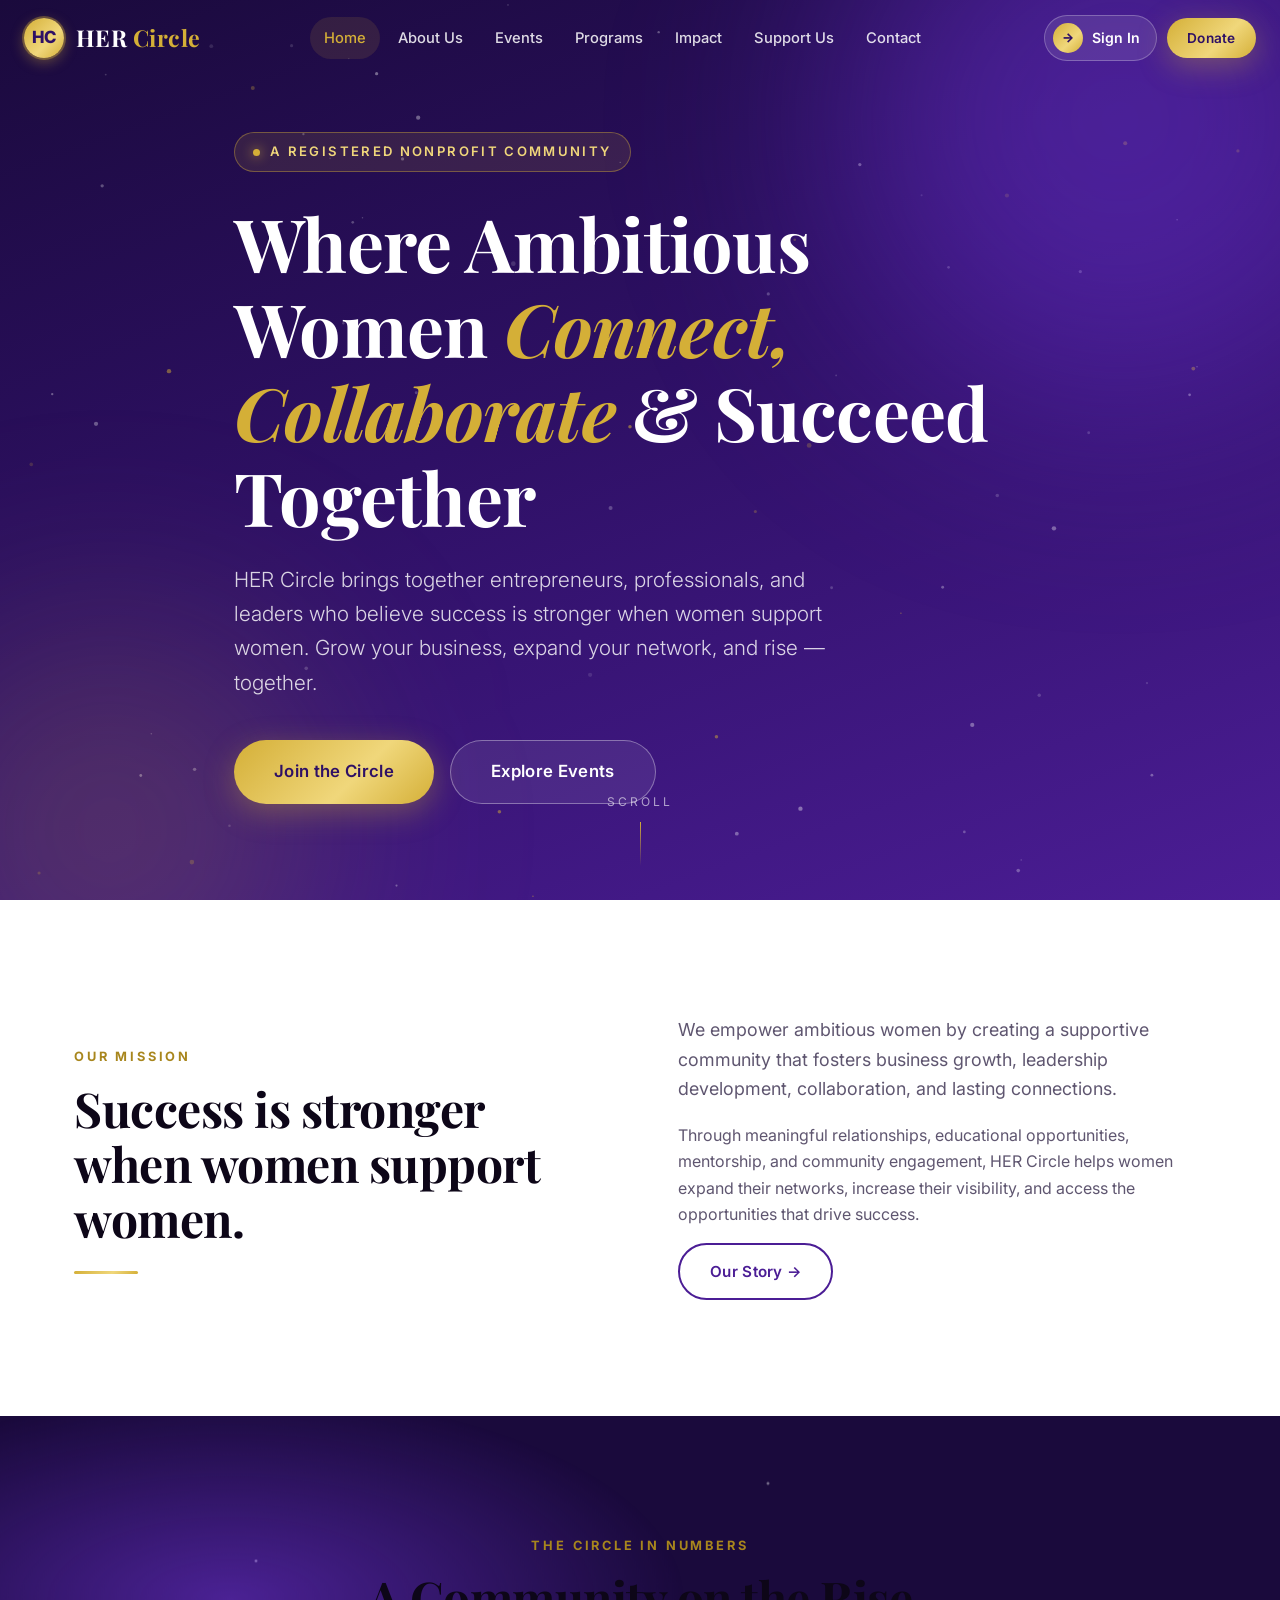
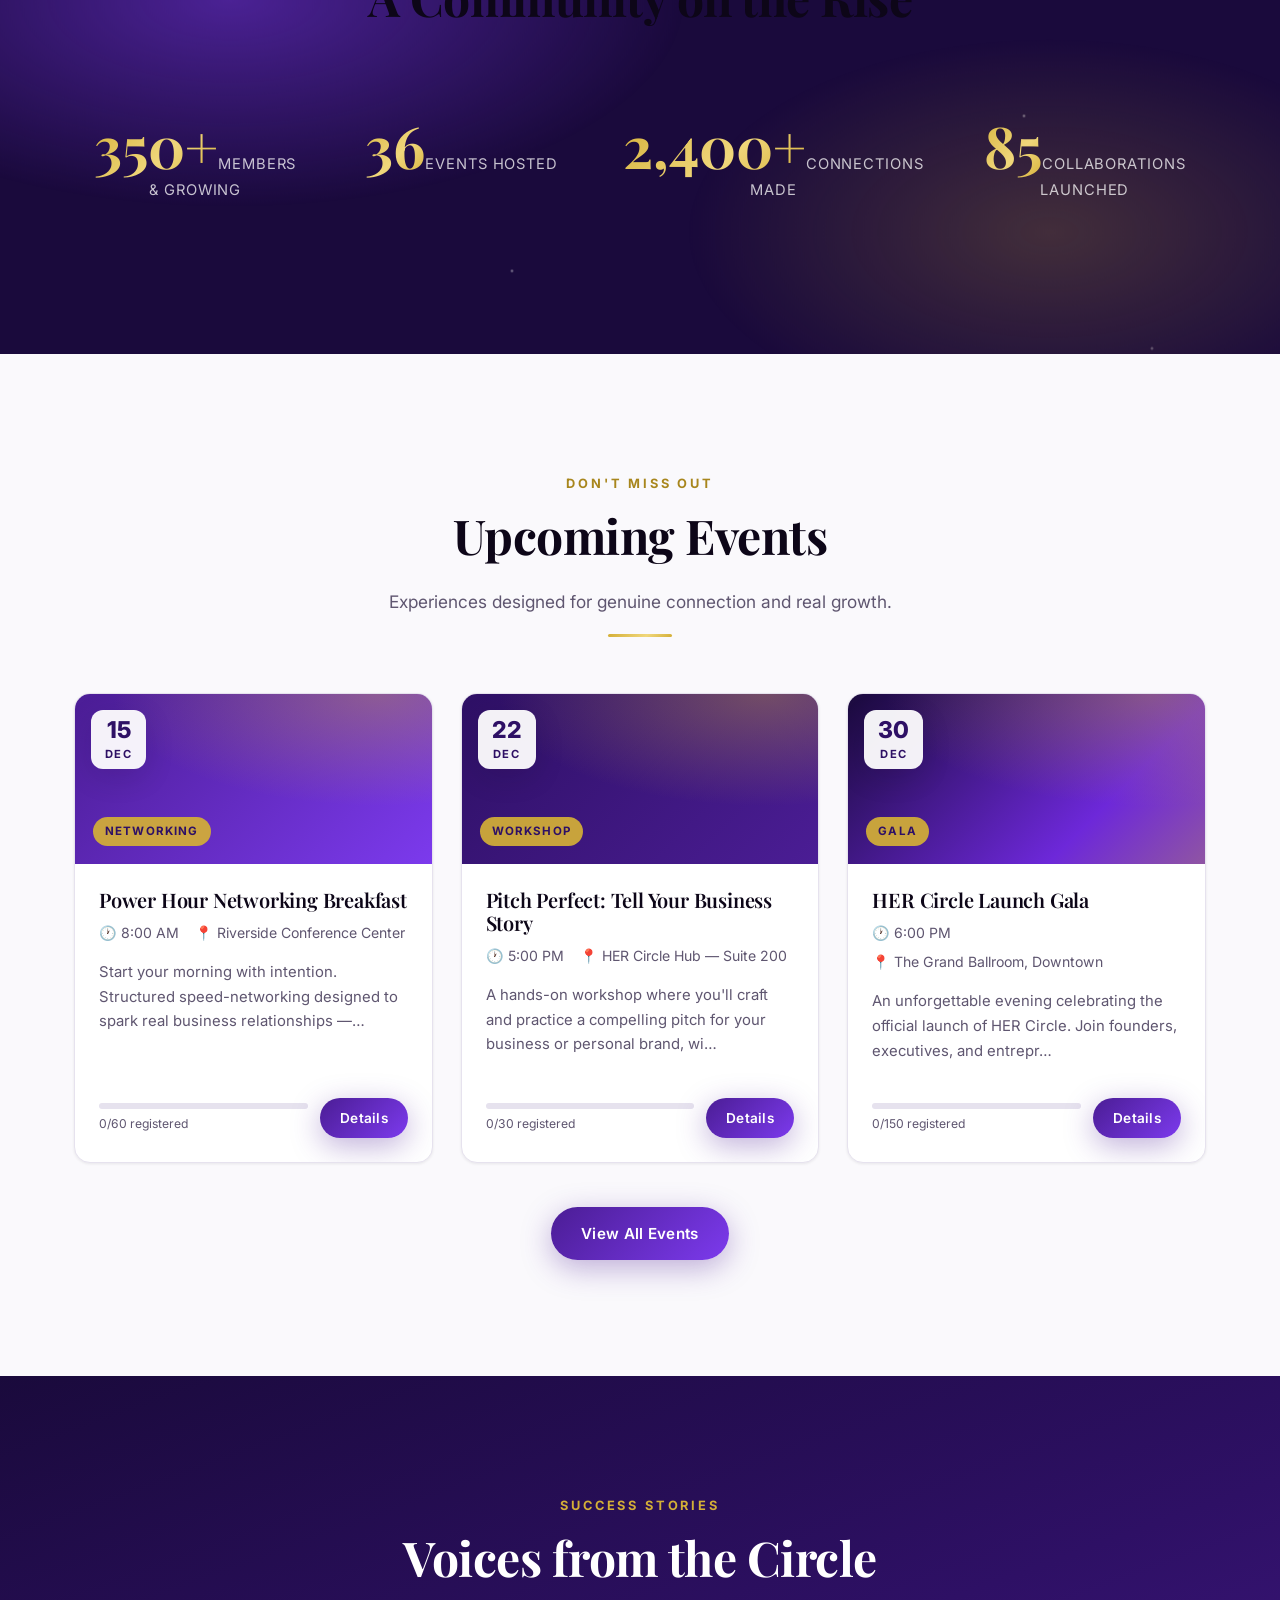
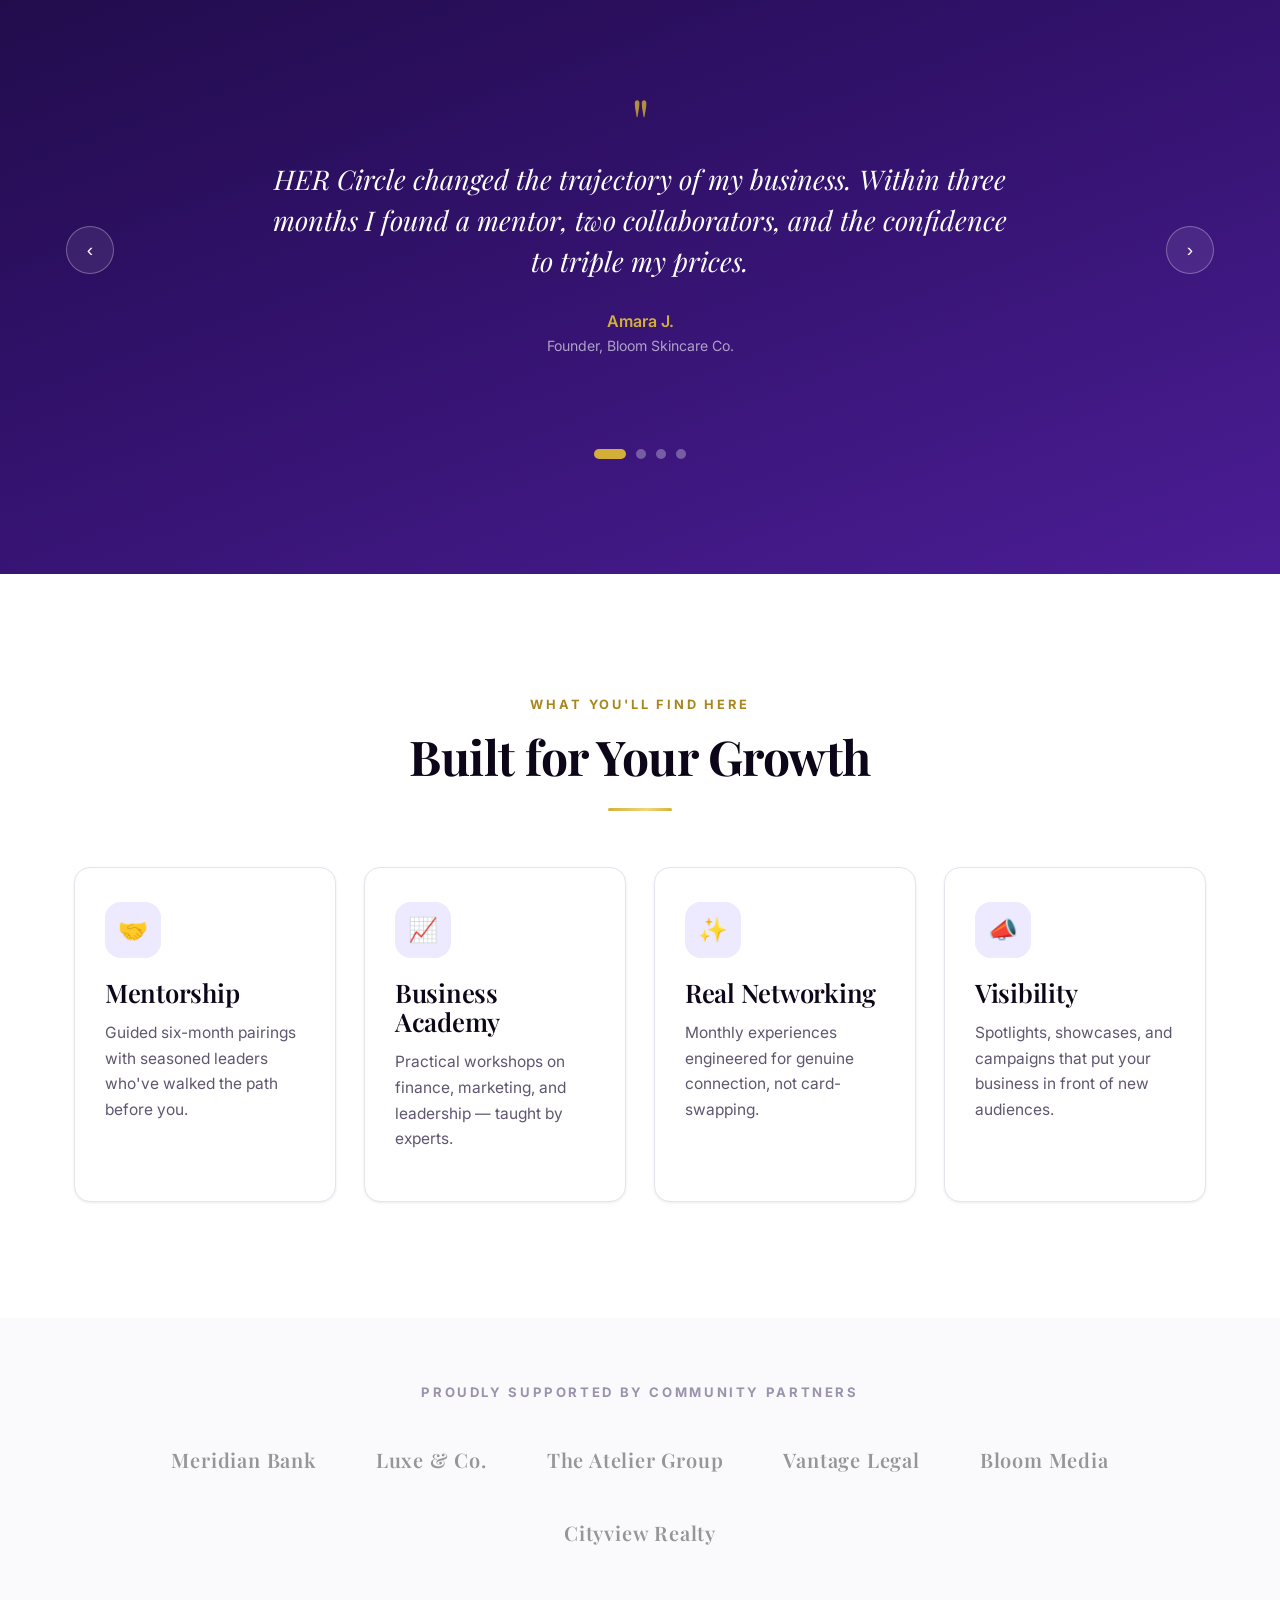
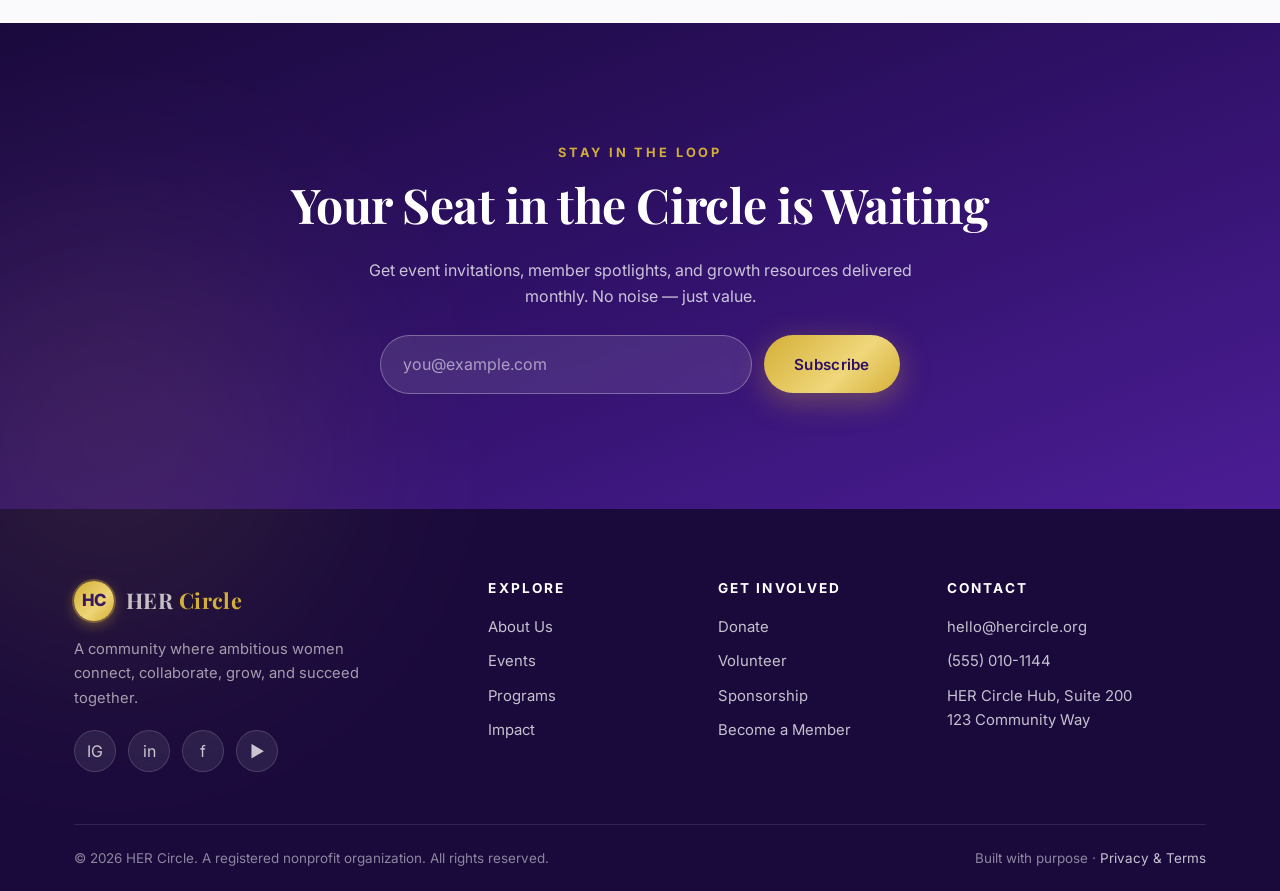
==== index.html @ 0507a8b3 "Build complete HER Circle nonprofit website Premium static site (HTML/CSS/JS) with: - 7-page public " ====
<!DOCTYPE html>
<html lang="en">
<head>
  <meta charset="UTF-8">
  <meta name="viewport" content="width=device-width, initial-scale=1.0">
  <title>HER Circle — Where Ambitious Women Connect, Collaborate &amp; Succeed</title>
  <meta name="description" content="HER Circle is a nonprofit community of ambitious women — entrepreneurs, professionals, and leaders — building businesses and futures together through networking, mentorship, and growth.">
  <meta property="og:type" content="website">
  <meta property="og:title" content="HER Circle — Women Connect, Collaborate &amp; Succeed Together">
  <meta property="og:description" content="A nonprofit community empowering ambitious women through connection, mentorship, education, and business growth.">
  <meta property="og:url" content="https://hercircle.org/">
  <meta name="theme-color" content="#2E1065">
  <link rel="canonical" href="https://hercircle.org/">
  <link rel="icon" href="data:image/svg+xml,<svg xmlns='http://www.w3.org/2000/svg' viewBox='0 0 100 100'><circle cx='50' cy='50' r='46' fill='%234B1D95'/><circle cx='50' cy='50' r='30' fill='none' stroke='%23D4AF37' stroke-width='7'/></svg>">
  <link rel="preconnect" href="https://fonts.googleapis.com">
  <link rel="preconnect" href="https://fonts.gstatic.com" crossorigin>
  <link href="https://fonts.googleapis.com/css2?family=Playfair+Display:ital,wght@0,500;0,600;0,700;1,500&family=Inter:wght@300;400;500;600;700;800&display=swap" rel="stylesheet">
  <link rel="stylesheet" href="css/styles.css">
  <script type="application/ld+json">
  {
    "@context": "https://schema.org",
    "@type": "NGO",
    "name": "HER Circle",
    "url": "https://hercircle.org",
    "description": "A nonprofit community of ambitious women — entrepreneurs, professionals, and business owners — fostering connection, collaboration, and mutual support.",
    "email": "hello@hercircle.org",
    "sameAs": ["https://instagram.com/hercircle", "https://linkedin.com/company/hercircle"]
  }
  </script>
</head>
<body>
  <a class="skip-link" href="#main">Skip to main content</a>
  <div id="site-nav"></div>

  <main id="main">
    <!-- ============ HERO ============ -->
    <section class="hero" aria-label="Welcome">
      <canvas id="particles" aria-hidden="true"></canvas>
      <div class="hero-glow g1" aria-hidden="true"></div>
      <div class="hero-glow g2" aria-hidden="true"></div>
      <div class="container hero-content">
        <span class="hero-kicker hero-up d1">A Registered Nonprofit Community</span>
        <h1 class="hero-up d2">Where Ambitious Women <span class="gold-script">Connect, Collaborate</span> &amp; Succeed Together</h1>
        <p class="hero-lead hero-up d3">
          HER Circle brings together entrepreneurs, professionals, and leaders who believe success is
          stronger when women support women. Grow your business, expand your network, and rise — together.
        </p>
        <div class="hero-actions hero-up d4">
          <a class="btn btn-gold btn-lg" href="auth.html">Join the Circle</a>
          <a class="btn btn-ghost btn-lg" href="events.html">Explore Events</a>
        </div>
      </div>
      <a class="hero-scroll" href="#mission">Scroll</a>
    </section>

    <!-- ============ MISSION ============ -->
    <section class="section" id="mission">
      <div class="container">
        <div class="split">
          <div class="reveal">
            <span class="kicker">Our Mission</span>
            <h2>Success is stronger when women support women.</h2>
            <div class="gold-rule" style="margin-left:0"></div>
          </div>
          <div class="reveal" data-delay="2">
            <p style="font-size:1.12rem; color:var(--gray-600)">
              We empower ambitious women by creating a supportive community that fosters business growth,
              leadership development, collaboration, and lasting connections.
            </p>
            <p style="color:var(--gray-600)">
              Through meaningful relationships, educational opportunities, mentorship, and community engagement,
              HER Circle helps women expand their networks, increase their visibility, and access the
              opportunities that drive success.
            </p>
            <a class="btn btn-outline" href="about.html">Our Story →</a>
          </div>
        </div>
      </div>
    </section>

    <!-- ============ STATS ============ -->
    <section class="section parallax" aria-label="Our impact in numbers">
      <div class="px-layer" aria-hidden="true"></div>
      <div class="container" style="position:relative">
        <div class="section-head reveal">
          <span class="kicker">The Circle in Numbers</span>
          <h2>A Community on the Rise</h2>
        </div>
        <div class="stats-grid">
          <div class="stat reveal"><span class="num" data-count="350" data-suffix="+">0</span><span class="label">Members &amp; Growing</span></div>
          <div class="stat reveal" data-delay="1"><span class="num" data-count="36">0</span><span class="label">Events Hosted</span></div>
          <div class="stat reveal" data-delay="2"><span class="num" data-count="2400" data-suffix="+">0</span><span class="label">Connections Made</span></div>
          <div class="stat reveal" data-delay="3"><span class="num" data-count="85">0</span><span class="label">Collaborations Launched</span></div>
        </div>
      </div>
    </section>

    <!-- ============ UPCOMING EVENTS ============ -->
    <section class="section section-tint" aria-label="Upcoming events">
      <div class="container">
        <div class="section-head reveal">
          <span class="kicker">Don't Miss Out</span>
          <h2>Upcoming Events</h2>
          <p>Experiences designed for genuine connection and real growth.</p>
          <div class="gold-rule"></div>
        </div>
        <div class="grid grid-3" id="home-events"><!-- populated by JS --></div>
        <div style="text-align:center; margin-top:44px" class="reveal">
          <a class="btn btn-purple" href="events.html">View All Events</a>
        </div>
      </div>
    </section>

    <!-- ============ TESTIMONIALS ============ -->
    <section class="section section-dark" aria-label="Success stories">
      <div class="container">
        <div class="section-head reveal">
          <span class="kicker">Success Stories</span>
          <h2>Voices from the Circle</h2>
        </div>
        <div class="carousel reveal" aria-roledescription="carousel" aria-label="Member testimonials">
          <button class="carousel-arrow prev" aria-label="Previous testimonial">‹</button>
          <button class="carousel-arrow next" aria-label="Next testimonial">›</button>
          <div class="carousel-track">
            <div class="carousel-slides" id="testimonial-slides"><!-- populated by JS --></div>
          </div>
          <div class="carousel-nav" role="tablist" aria-label="Testimonial slides"></div>
        </div>
      </div>
    </section>

    <!-- ============ WHAT WE OFFER ============ -->
    <section class="section" aria-label="What we offer">
      <div class="container">
        <div class="section-head reveal">
          <span class="kicker">What You'll Find Here</span>
          <h2>Built for Your Growth</h2>
          <div class="gold-rule"></div>
        </div>
        <div class="grid grid-4">
          <div class="card reveal">
            <div class="icon" aria-hidden="true">🤝</div>
            <h3>Mentorship</h3>
            <p>Guided six-month pairings with seasoned leaders who've walked the path before you.</p>
          </div>
          <div class="card reveal" data-delay="1">
            <div class="icon" aria-hidden="true">📈</div>
            <h3>Business Academy</h3>
            <p>Practical workshops on finance, marketing, and leadership — taught by experts.</p>
          </div>
          <div class="card reveal" data-delay="2">
            <div class="icon" aria-hidden="true">✨</div>
            <h3>Real Networking</h3>
            <p>Monthly experiences engineered for genuine connection, not card-swapping.</p>
          </div>
          <div class="card reveal" data-delay="3">
            <div class="icon" aria-hidden="true">📣</div>
            <h3>Visibility</h3>
            <p>Spotlights, showcases, and campaigns that put your business in front of new audiences.</p>
          </div>
        </div>
      </div>
    </section>

    <!-- ============ PARTNERS ============ -->
    <section class="section section-tint" aria-label="Partners and sponsors" style="padding-top:64px; padding-bottom:64px">
      <div class="container">
        <p class="reveal" style="text-align:center; color:var(--gray-400); font-size:.82rem; letter-spacing:.2em; text-transform:uppercase; font-weight:700; margin-bottom:30px">
          Proudly supported by community partners
        </p>
        <div class="logo-strip reveal" data-delay="1">
          <span class="plogo">Meridian Bank</span>
          <span class="plogo">Luxe &amp; Co.</span>
          <span class="plogo">The Atelier Group</span>
          <span class="plogo">Vantage Legal</span>
          <span class="plogo">Bloom Media</span>
          <span class="plogo">Cityview Realty</span>
        </div>
      </div>
    </section>

    <!-- ============ CTA + NEWSLETTER ============ -->
    <section class="section section-dark cta-band" aria-label="Join our newsletter">
      <div class="hero-glow g2" aria-hidden="true" style="opacity:.6"></div>
      <div class="container" style="position:relative">
        <div class="reveal">
          <span class="kicker">Stay in the Loop</span>
          <h2>Your Seat in the Circle is Waiting</h2>
          <p style="color:rgba(255,255,255,.75); max-width:560px; margin:0 auto">
            Get event invitations, member spotlights, and growth resources delivered monthly. No noise — just value.
          </p>
          <form class="newsletter-form" novalidate>
            <label class="sr-only" for="nl-email">Email address</label>
            <input id="nl-email" type="email" name="email" placeholder="you@example.com" autocomplete="email" required>
            <button class="btn btn-gold" type="submit">Subscribe</button>
          </form>
        </div>
      </div>
    </section>
  </main>

  <div id="site-footer"></div>

  <script src="js/data.js"></script>
  <script src="js/auth.js"></script>
  <script src="js/main.js"></script>
  <script>
    document.addEventListener("DOMContentLoaded", async () => {
      await HCDB.ready;

      // Featured events preview
      const events = HCDB.get("events")
        .filter(e => new Date(e.date) > new Date())
        .sort((a, b) => a.date.localeCompare(b.date))
        .slice(0, 3);
      document.getElementById("home-events").innerHTML = events.map((ev, i) => {
        const d = new Date(ev.date);
        const confirmed = HCDB.eventConfirmedCount(ev.id);
        const pct = Math.min(100, Math.round(confirmed / ev.capacity * 100));
        return `
        <article class="event-card reveal" data-delay="${i + 1}">
          <div class="event-banner cat-${ev.category.toLowerCase()}">
            <div class="event-date-badge"><span class="d">${d.getDate()}</span><span class="m">${d.toLocaleString(undefined,{month:"short"})}</span></div>
            <span class="event-cat-chip">${HC.esc(ev.category)}</span>
          </div>
          <div class="event-body">
            <h3>${HC.esc(ev.title)}</h3>
            <div class="event-meta">
              <span>🕐 ${HC.fmtTime(ev.date)}</span>
              <span>📍 ${HC.esc(ev.location)}</span>
            </div>
            <p class="event-desc">${HC.esc(ev.description.slice(0, 110))}…</p>
            <div class="event-foot">
              <div class="capacity ${pct >= 100 ? "full" : ""}">
                <div class="bar"><div class="fill" style="width:${pct}%"></div></div>
                <div class="cap-label">${confirmed}/${ev.capacity} registered</div>
              </div>
              <a class="btn btn-purple btn-sm" href="events.html#${ev.id}">Details</a>
            </div>
          </div>
        </article>`;
      }).join("");

      // Testimonials
      const tst = HCDB.get("testimonials");
      document.getElementById("testimonial-slides").innerHTML = tst.map(t => `
        <div class="carousel-slide" role="group" aria-roledescription="slide">
          <span class="carousel-quote-mark" aria-hidden="true">"</span>
          <blockquote>${HC.esc(t.quote)}</blockquote>
          <div class="who">${HC.esc(t.who)}</div>
          <div class="role">${HC.esc(t.role)}</div>
        </div>`).join("");

      HC.initReveals();
      document.querySelectorAll(".carousel").forEach(c => HC.initCarousel(c));
    });
  </script>
</body>
</html>
---- css/styles.css ----
/* ============================================================
   HER Circle — Design System
   Deep Royal Purple #4B1D95 · Metallic Gold #D4AF37
   ============================================================ */

:root {
  --purple: #4B1D95;
  --purple-dark: #2E1065;
  --purple-deep: #1a0a3c;
  --purple-light: #7C3AED;
  --purple-soft: #ede9fe;
  --gold: #D4AF37;
  --gold-light: #F0D77B;
  --gold-dark: #A8861D;
  --ink: #0d0618;
  --white: #ffffff;
  --gray-50: #faf9fc;
  --gray-100: #f3f1f7;
  --gray-200: #e6e2ee;
  --gray-400: #9b93ab;
  --gray-600: #5f5670;
  --gray-800: #2c2438;

  --grad-hero: linear-gradient(160deg, #1a0a3c 0%, #2E1065 45%, #4B1D95 100%);
  --grad-purple: linear-gradient(135deg, #4B1D95, #7C3AED);
  --grad-gold: linear-gradient(135deg, #D4AF37, #F0D77B 60%, #D4AF37);
  --grad-card: linear-gradient(180deg, rgba(255,255,255,.08), rgba(255,255,255,.02));

  --font-display: "Playfair Display", Georgia, serif;
  --font-body: "Inter", -apple-system, BlinkMacSystemFont, "Segoe UI", sans-serif;

  --shadow-sm: 0 1px 3px rgba(13,6,24,.08);
  --shadow-md: 0 8px 30px rgba(13,6,24,.12);
  --shadow-lg: 0 24px 60px rgba(46,16,101,.22);
  --shadow-gold: 0 8px 30px rgba(212,175,55,.35);

  --radius: 16px;
  --radius-lg: 24px;
  --nav-h: 76px;
  --ease: cubic-bezier(.22,1,.36,1);
  --container: 1180px;
}

*, *::before, *::after { box-sizing: border-box; }

html { scroll-behavior: smooth; -webkit-text-size-adjust: 100%; }

@media (prefers-reduced-motion: reduce) {
  html { scroll-behavior: auto; }
  *, *::before, *::after { animation-duration: .01ms !important; transition-duration: .01ms !important; }
  .reveal { opacity: 1 !important; transform: none !important; }
}

body {
  margin: 0;
  font-family: var(--font-body);
  font-size: 16px;
  line-height: 1.65;
  color: var(--ink);
  background: var(--white);
  -webkit-font-smoothing: antialiased;
  overflow-x: hidden;
}

img { max-width: 100%; display: block; }
a { color: var(--purple); }

h1,h2,h3,h4 { font-family: var(--font-display); line-height: 1.15; margin: 0 0 .5em; color: var(--ink); letter-spacing: -.01em; }
h1 { font-size: clamp(2.6rem, 6vw, 4.6rem); font-weight: 700; }
h2 { font-size: clamp(2rem, 4vw, 3rem); font-weight: 700; }
h3 { font-size: clamp(1.3rem, 2.2vw, 1.6rem); font-weight: 600; }
p { margin: 0 0 1em; }

.container { max-width: var(--container); margin: 0 auto; padding: 0 24px; }

/* Accessibility */
.skip-link {
  position: absolute; left: -9999px; top: 0; z-index: 2000;
  background: var(--gold); color: var(--ink); padding: 12px 20px;
  font-weight: 600; border-radius: 0 0 8px 0;
}
.skip-link:focus { left: 0; }
.sr-only {
  position: absolute; width: 1px; height: 1px; padding: 0; margin: -1px;
  overflow: hidden; clip: rect(0,0,0,0); white-space: nowrap; border: 0;
}
:focus-visible { outline: 3px solid var(--gold); outline-offset: 2px; border-radius: 4px; }

/* ============ Navigation ============ */
.nav {
  position: fixed; inset: 0 0 auto 0; height: var(--nav-h); z-index: 1000;
  display: flex; align-items: center;
  transition: background .4s var(--ease), box-shadow .4s var(--ease), backdrop-filter .4s;
  background: transparent;
}
.nav.scrolled, .nav.solid {
  background: rgba(20, 8, 48, .82);
  backdrop-filter: blur(18px) saturate(150%);
  -webkit-backdrop-filter: blur(18px) saturate(150%);
  box-shadow: 0 1px 0 rgba(212,175,55,.25), var(--shadow-md);
}
.nav-inner {
  width: 100%; max-width: 1320px; margin: 0 auto; padding: 0 24px;
  display: flex; align-items: center; justify-content: space-between; gap: 24px;
}
.nav-logo {
  display: flex; align-items: center; gap: 12px; text-decoration: none;
  font-family: var(--font-display); font-size: 1.45rem; font-weight: 700; color: var(--white);
  letter-spacing: .02em;
}
.nav-logo .mark {
  width: 40px; height: 40px; border-radius: 50%; flex: none;
  background: var(--grad-gold);
  display: grid; place-items: center;
  color: var(--purple-dark); font-size: 1.05rem; font-weight: 800; font-family: var(--font-body);
  box-shadow: 0 0 0 2px rgba(212,175,55,.35), 0 4px 14px rgba(212,175,55,.4);
}
.nav-logo em { font-style: normal; color: var(--gold); }
.nav-links { display: flex; align-items: center; gap: 4px; list-style: none; margin: 0; padding: 0; }
.nav-links a {
  display: block; padding: 9px 14px; border-radius: 99px;
  color: rgba(255,255,255,.85); text-decoration: none; font-size: .92rem; font-weight: 500;
  transition: color .25s, background .25s;
}
.nav-links a:hover { color: var(--white); background: rgba(255,255,255,.1); }
.nav-links a[aria-current="page"] { color: var(--gold); background: rgba(212,175,55,.12); }
.nav-cta { display: flex; align-items: center; gap: 10px; }

.nav-toggle {
  display: none; background: none; border: 0; cursor: pointer; padding: 10px;
  width: 48px; height: 48px; border-radius: 12px;
}
.nav-toggle span {
  display: block; width: 24px; height: 2px; background: var(--white); margin: 5px auto;
  border-radius: 2px; transition: transform .35s var(--ease), opacity .25s;
}
.nav-toggle[aria-expanded="true"] span:nth-child(1) { transform: translateY(7px) rotate(45deg); }
.nav-toggle[aria-expanded="true"] span:nth-child(2) { opacity: 0; }
.nav-toggle[aria-expanded="true"] span:nth-child(3) { transform: translateY(-7px) rotate(-45deg); }

@media (max-width: 1020px) {
  .nav-toggle { display: block; }
  .nav-links {
    position: fixed; top: var(--nav-h); left: 0; right: 0;
    flex-direction: column; align-items: stretch; gap: 2px; padding: 18px 20px 26px;
    background: rgba(20,8,48,.97); backdrop-filter: blur(20px);
    transform: translateY(-12px); opacity: 0; visibility: hidden; pointer-events: none;
    transition: transform .35s var(--ease), opacity .3s, visibility .3s;
    box-shadow: var(--shadow-lg); border-bottom: 1px solid rgba(212,175,55,.25);
  }
  .nav-links.open { transform: translateY(0); opacity: 1; visibility: visible; pointer-events: auto; }
  .nav-links a { padding: 14px 16px; font-size: 1.05rem; }
  .nav-cta .btn { display: none; }
  .nav-cta .nav-account { display: inline-flex; }
}

/* ============ Buttons ============ */
.btn {
  display: inline-flex; align-items: center; justify-content: center; gap: 8px;
  padding: 14px 30px; border-radius: 99px; border: 0; cursor: pointer;
  font-family: var(--font-body); font-size: .95rem; font-weight: 600; letter-spacing: .02em;
  text-decoration: none; transition: transform .25s var(--ease), box-shadow .25s, background .25s, color .25s;
  will-change: transform;
}
.btn:hover { transform: translateY(-2px); }
.btn:active { transform: translateY(0); }
.btn-gold { background: var(--grad-gold); color: var(--purple-dark); box-shadow: var(--shadow-gold); }
.btn-gold:hover { box-shadow: 0 14px 40px rgba(212,175,55,.5); }
.btn-purple { background: var(--grad-purple); color: var(--white); box-shadow: 0 8px 30px rgba(75,29,149,.35); }
.btn-purple:hover { box-shadow: 0 14px 40px rgba(75,29,149,.5); color: var(--white); }
.btn-ghost { background: rgba(255,255,255,.08); color: var(--white); border: 1px solid rgba(255,255,255,.35); backdrop-filter: blur(8px); }
.btn-ghost:hover { background: rgba(255,255,255,.16); border-color: rgba(255,255,255,.6); }
.btn-outline { background: transparent; color: var(--purple); border: 2px solid var(--purple); }
.btn-outline:hover { background: var(--purple); color: var(--white); }
.btn-sm { padding: 9px 20px; font-size: .85rem; }
.btn-lg { padding: 17px 40px; font-size: 1.05rem; }
.btn[disabled] { opacity: .55; cursor: not-allowed; transform: none !important; }

/* ============ Hero ============ */
.hero {
  position: relative; min-height: 100svh; display: flex; align-items: center;
  background: var(--grad-hero); color: var(--white); overflow: hidden;
  padding: calc(var(--nav-h) + 40px) 0 80px;
}
.hero-sub { min-height: 62svh; padding-bottom: 60px; }
#particles { position: absolute; inset: 0; pointer-events: none; opacity: .8; }
.hero-glow {
  position: absolute; border-radius: 50%; filter: blur(110px); pointer-events: none;
}
.hero-glow.g1 { width: 560px; height: 560px; background: rgba(124,58,237,.4); top: -160px; right: -120px; animation: drift 14s ease-in-out infinite alternate; }
.hero-glow.g2 { width: 420px; height: 420px; background: rgba(212,175,55,.18); bottom: -140px; left: -100px; animation: drift 18s ease-in-out infinite alternate-reverse; }
@keyframes drift { from { transform: translate(0,0) scale(1); } to { transform: translate(50px,40px) scale(1.12); } }

.hero-content { position: relative; z-index: 2; max-width: 860px; }
.hero h1 { color: var(--white); margin-bottom: 24px; }
.hero h1 .gold-script { color: var(--gold); font-style: italic; }
.hero-kicker {
  display: inline-flex; align-items: center; gap: 10px;
  padding: 8px 18px; border-radius: 99px; margin-bottom: 28px;
  background: rgba(212,175,55,.12); border: 1px solid rgba(212,175,55,.4);
  color: var(--gold-light); font-size: .82rem; font-weight: 600; letter-spacing: .18em; text-transform: uppercase;
}
.hero-kicker::before { content: ""; width: 7px; height: 7px; border-radius: 50%; background: var(--gold); box-shadow: 0 0 12px var(--gold); animation: pulse 2.2s infinite; }
@keyframes pulse { 0%,100% { opacity: 1; transform: scale(1); } 50% { opacity: .5; transform: scale(.7); } }
.hero-lead { font-size: clamp(1.05rem, 1.8vw, 1.3rem); color: rgba(255,255,255,.82); max-width: 640px; margin-bottom: 40px; font-weight: 300; }
.hero-actions { display: flex; flex-wrap: wrap; gap: 16px; }
.hero-scroll {
  position: absolute; bottom: 34px; left: 50%; transform: translateX(-50%); z-index: 2;
  color: rgba(255,255,255,.6); font-size: .75rem; letter-spacing: .25em; text-transform: uppercase;
  text-decoration: none; display: flex; flex-direction: column; align-items: center; gap: 10px;
}
.hero-scroll::after {
  content: ""; width: 1px; height: 44px;
  background: linear-gradient(to bottom, var(--gold), transparent);
  animation: scrollHint 2s var(--ease) infinite;
}
@keyframes scrollHint { 0% { transform: scaleY(0); transform-origin: top; } 50% { transform: scaleY(1); transform-origin: top; } 51% { transform-origin: bottom; } 100% { transform: scaleY(0); transform-origin: bottom; } }

/* Entrance animations */
.hero-up { opacity: 0; transform: translateY(36px); animation: heroUp 1s var(--ease) forwards; }
.hero-up.d1 { animation-delay: .15s; } .hero-up.d2 { animation-delay: .3s; }
.hero-up.d3 { animation-delay: .45s; } .hero-up.d4 { animation-delay: .6s; }
@keyframes heroUp { to { opacity: 1; transform: translateY(0); } }

/* ============ Sections ============ */
.section { padding: clamp(72px, 9vw, 120px) 0; position: relative; }
.section-dark { background: var(--grad-hero); color: var(--white); }
.section-dark h2, .section-dark h3 { color: var(--white); }
.section-tint { background: var(--gray-50); }
.section-head { max-width: 720px; margin: 0 auto 56px; text-align: center; }
.section-head.left { margin-left: 0; text-align: left; }
.kicker {
  display: inline-block; color: var(--gold-dark); font-size: .8rem; font-weight: 700;
  letter-spacing: .22em; text-transform: uppercase; margin-bottom: 14px;
}
.section-dark .kicker { color: var(--gold); }
.section-head p { color: var(--gray-600); font-size: 1.08rem; }
.section-dark .section-head p { color: rgba(255,255,255,.75); }
.gold-rule { width: 64px; height: 3px; background: var(--grad-gold); border-radius: 3px; margin: 18px auto 0; }
.section-head.left .gold-rule { margin-left: 0; }

/* Scroll reveal */
.reveal { opacity: 0; transform: translateY(34px); transition: opacity .8s var(--ease), transform .8s var(--ease); }
.reveal.in { opacity: 1; transform: none; }
.reveal[data-delay="1"] { transition-delay: .1s; } .reveal[data-delay="2"] { transition-delay: .2s; }
.reveal[data-delay="3"] { transition-delay: .3s; } .reveal[data-delay="4"] { transition-delay: .4s; }

/* Parallax band */
.parallax {
  position: relative; overflow: hidden; color: var(--white);
  background: var(--purple-deep);
}
.parallax .px-layer {
  position: absolute; inset: -22% 0; pointer-events: none;
  background:
    radial-gradient(700px 320px at 18% 35%, rgba(124,58,237,.5), transparent 65%),
    radial-gradient(560px 300px at 82% 65%, rgba(212,175,55,.22), transparent 65%),
    radial-gradient(2px 2px at 20% 30%, rgba(255,255,255,.7), transparent 100%),
    radial-gradient(2px 2px at 40% 70%, rgba(255,255,255,.5), transparent 100%),
    radial-gradient(2px 2px at 60% 20%, rgba(255,255,255,.6), transparent 100%),
    radial-gradient(2px 2px at 80% 50%, rgba(255,255,255,.5), transparent 100%),
    radial-gradient(2px 2px at 90% 80%, rgba(255,255,255,.4), transparent 100%),
    radial-gradient(2px 2px at 10% 85%, rgba(255,255,255,.5), transparent 100%);
  will-change: transform;
}

/* ============ Cards & Grids ============ */
.grid { display: grid; gap: 28px; }
.grid-2 { grid-template-columns: repeat(2, 1fr); }
.grid-3 { grid-template-columns: repeat(3, 1fr); }
.grid-4 { grid-template-columns: repeat(4, 1fr); }
@media (max-width: 980px) { .grid-3, .grid-4 { grid-template-columns: repeat(2, 1fr); } }
@media (max-width: 640px) { .grid-2, .grid-3, .grid-4 { grid-template-columns: 1fr; } }

.card {
  background: var(--white); border: 1px solid var(--gray-200); border-radius: var(--radius);
  padding: 34px 30px; box-shadow: var(--shadow-sm);
  transition: transform .35s var(--ease), box-shadow .35s var(--ease), border-color .35s;
}
.card:hover { transform: translateY(-6px); box-shadow: var(--shadow-lg); border-color: rgba(212,175,55,.5); }
.card .icon {
  width: 56px; height: 56px; border-radius: 16px; margin-bottom: 20px;
  background: var(--purple-soft); color: var(--purple);
  display: grid; place-items: center; font-size: 1.5rem;
}
.card p { color: var(--gray-600); font-size: .97rem; }

/* Glass card (on dark) */
.glass {
  background: var(--grad-card); border: 1px solid rgba(255,255,255,.14);
  border-radius: var(--radius-lg); backdrop-filter: blur(14px); -webkit-backdrop-filter: blur(14px);
  padding: 34px 30px; box-shadow: 0 8px 40px rgba(0,0,0,.25);
  transition: transform .35s var(--ease), border-color .35s;
}
.glass:hover { transform: translateY(-6px); border-color: rgba(212,175,55,.45); }
.glass p { color: rgba(255,255,255,.72); }

/* ============ Stats ============ */
.stats-grid { display: grid; grid-template-columns: repeat(4, 1fr); gap: 24px; }
@media (max-width: 900px) { .stats-grid { grid-template-columns: repeat(2, 1fr); } }
.stat { text-align: center; padding: 36px 16px; }
.stat .num {
  font-family: var(--font-display); font-size: clamp(2.4rem, 5vw, 3.6rem); font-weight: 700;
  background: var(--grad-gold); -webkit-background-clip: text; background-clip: text; color: transparent;
  line-height: 1;
}
.stat .label { margin-top: 12px; color: rgba(255,255,255,.75); font-size: .92rem; letter-spacing: .06em; text-transform: uppercase; }

/* ============ Event cards ============ */
.event-card {
  display: flex; flex-direction: column; overflow: hidden; padding: 0;
  background: var(--white); border: 1px solid var(--gray-200); border-radius: var(--radius);
  box-shadow: var(--shadow-sm); transition: transform .35s var(--ease), box-shadow .35s var(--ease);
}
.event-card:hover { transform: translateY(-6px); box-shadow: var(--shadow-lg); }
.event-banner {
  height: 170px; position: relative; display: flex; align-items: flex-end; padding: 18px;
  background: var(--grad-purple); color: var(--white);
}
.event-banner.cat-networking { background: linear-gradient(135deg, #4B1D95, #7C3AED); }
.event-banner.cat-workshop { background: linear-gradient(135deg, #2E1065, #4B1D95); }
.event-banner.cat-gala { background: linear-gradient(135deg, #1a0a3c, #6D28D9 70%, #D4AF37 160%); }
.event-banner.cat-mentorship { background: linear-gradient(135deg, #5B21B6, #A78BFA); }
.event-banner.cat-conference { background: linear-gradient(135deg, #3B0764, #9333EA); }
.event-banner::after {
  content: ""; position: absolute; inset: 0;
  background: radial-gradient(380px 160px at 85% 0%, rgba(212,175,55,.35), transparent 70%);
}
.event-date-badge {
  position: absolute; top: 16px; left: 16px; z-index: 1;
  background: rgba(255,255,255,.94); color: var(--purple-dark); border-radius: 12px;
  padding: 8px 14px; text-align: center; line-height: 1.1; box-shadow: var(--shadow-md);
}
.event-date-badge .d { font-size: 1.45rem; font-weight: 800; display: block; }
.event-date-badge .m { font-size: .7rem; font-weight: 700; letter-spacing: .12em; text-transform: uppercase; }
.event-cat-chip {
  position: relative; z-index: 1;
  background: rgba(212,175,55,.92); color: var(--purple-dark); font-size: .72rem; font-weight: 700;
  letter-spacing: .1em; text-transform: uppercase; padding: 5px 12px; border-radius: 99px;
}
.event-body { padding: 24px; display: flex; flex-direction: column; flex: 1; gap: 4px; }
.event-body h3 { margin-bottom: 6px; font-size: 1.25rem; }
.event-meta { display: flex; flex-wrap: wrap; gap: 6px 16px; color: var(--gray-600); font-size: .88rem; margin-bottom: 12px; }
.event-meta span { display: inline-flex; align-items: center; gap: 6px; }
.event-desc { color: var(--gray-600); font-size: .93rem; flex: 1; }
.event-foot { display: flex; align-items: center; justify-content: space-between; gap: 12px; margin-top: 16px; }
.capacity { flex: 1; }
.capacity .bar { height: 6px; background: var(--gray-200); border-radius: 6px; overflow: hidden; }
.capacity .fill { height: 100%; background: var(--grad-gold); border-radius: 6px; transition: width 1s var(--ease); }
.capacity .cap-label { font-size: .76rem; color: var(--gray-600); margin-top: 5px; }
.capacity.full .fill { background: #b91c1c; }

/* Filters toolbar */
.toolbar { display: flex; flex-wrap: wrap; gap: 14px; align-items: center; margin-bottom: 40px; }
.toolbar input[type="search"], .toolbar select {
  padding: 12px 18px; border-radius: 12px; border: 1.5px solid var(--gray-200);
  font: inherit; font-size: .95rem; background: var(--white); color: var(--ink); min-width: 200px;
}
.toolbar input[type="search"] { flex: 1; min-width: 240px; }
.toolbar input:focus, .toolbar select:focus { border-color: var(--purple); outline: none; box-shadow: 0 0 0 4px rgba(75,29,149,.12); }
.chip-row { display: flex; flex-wrap: wrap; gap: 10px; }
.chip {
  padding: 8px 18px; border-radius: 99px; border: 1.5px solid var(--gray-200); background: var(--white);
  font: inherit; font-size: .85rem; font-weight: 600; color: var(--gray-600); cursor: pointer;
  transition: all .25s;
}
.chip:hover { border-color: var(--purple); color: var(--purple); }
.chip[aria-pressed="true"] { background: var(--purple); border-color: var(--purple); color: var(--white); }

/* ============ Forms ============ */
.form-grid { display: grid; grid-template-columns: 1fr 1fr; gap: 20px; }
@media (max-width: 640px) { .form-grid { grid-template-columns: 1fr; } }
.field { display: flex; flex-direction: column; gap: 7px; }
.field.full { grid-column: 1 / -1; }
.field label { font-size: .88rem; font-weight: 600; color: var(--gray-800); }
.field label .req { color: #b91c1c; }
.field input, .field select, .field textarea {
  padding: 13px 16px; border-radius: 12px; border: 1.5px solid var(--gray-200);
  font: inherit; font-size: .96rem; background: var(--white); color: var(--ink);
  transition: border-color .25s, box-shadow .25s; width: 100%;
}
.field textarea { resize: vertical; min-height: 130px; }
.field input:focus, .field select:focus, .field textarea:focus {
  border-color: var(--purple); outline: none; box-shadow: 0 0 0 4px rgba(75,29,149,.12);
}
.field .error-msg { color: #b91c1c; font-size: .82rem; display: none; }
.field.invalid input, .field.invalid textarea, .field.invalid select { border-color: #b91c1c; }
.field.invalid .error-msg { display: block; }
.field .hint { font-size: .8rem; color: var(--gray-400); }

.form-card {
  background: var(--white); border: 1px solid var(--gray-200); border-radius: var(--radius-lg);
  padding: clamp(28px, 4vw, 48px); box-shadow: var(--shadow-md);
}

.form-success {
  background: #f0fdf4; border: 1.5px solid #86efac; color: #166534;
  padding: 18px 22px; border-radius: 14px; font-weight: 500; display: none;
}
.form-success.show { display: block; animation: heroUp .5s var(--ease); }

/* ============ Carousel ============ */
.carousel { position: relative; }
.carousel-track { overflow: hidden; border-radius: var(--radius-lg); }
.carousel-slides { display: flex; transition: transform .65s var(--ease); }
.carousel-slide { flex: 0 0 100%; padding: clamp(36px, 5vw, 64px); text-align: center; }
.carousel-slide blockquote {
  margin: 0 auto 26px; max-width: 760px;
  font-family: var(--font-display); font-size: clamp(1.2rem, 2.4vw, 1.7rem); font-style: italic;
  line-height: 1.5; color: var(--white);
}
.carousel-slide .who { color: var(--gold); font-weight: 600; }
.carousel-slide .role { color: rgba(255,255,255,.6); font-size: .88rem; }
.carousel-quote-mark { font-family: var(--font-display); font-size: 4rem; line-height: .5; color: var(--gold); opacity: .8; display: block; margin-bottom: 22px; }
.carousel-nav { display: flex; justify-content: center; gap: 10px; margin-top: 28px; }
.carousel-dot {
  width: 10px; height: 10px; border-radius: 99px; border: 0; padding: 0; cursor: pointer;
  background: rgba(255,255,255,.3); transition: all .35s var(--ease);
}
.carousel-dot[aria-current="true"] { width: 32px; background: var(--gold); }
.carousel-arrow {
  position: absolute; top: 50%; transform: translateY(-50%); z-index: 2;
  width: 48px; height: 48px; border-radius: 50%; border: 1px solid rgba(255,255,255,.3);
  background: rgba(255,255,255,.08); color: var(--white); font-size: 1.2rem; cursor: pointer;
  backdrop-filter: blur(8px); transition: all .25s; display: grid; place-items: center;
}
.carousel-arrow:hover { background: var(--gold); color: var(--purple-dark); border-color: var(--gold); }
.carousel-arrow.prev { left: -8px; } .carousel-arrow.next { right: -8px; }
@media (max-width: 720px) { .carousel-arrow { display: none; } }

/* ============ Timeline ============ */
.timeline { position: relative; max-width: 820px; margin: 0 auto; padding-left: 0; list-style: none; }
.timeline::before {
  content: ""; position: absolute; left: 24px; top: 8px; bottom: 8px; width: 2px;
  background: linear-gradient(to bottom, var(--gold), var(--purple-light));
}
.timeline li { position: relative; padding: 0 0 44px 76px; }
.timeline li:last-child { padding-bottom: 0; }
.timeline .dot {
  position: absolute; left: 13px; top: 4px; width: 24px; height: 24px; border-radius: 50%;
  background: var(--grad-gold); border: 4px solid var(--white); box-shadow: 0 0 0 2px var(--gold);
}
.section-tint .timeline .dot { border-color: var(--gray-50); }
.timeline .year { font-family: var(--font-display); font-weight: 700; color: var(--purple); font-size: 1.2rem; }
.timeline p { color: var(--gray-600); margin: 6px 0 0; }

/* ============ Team ============ */
.team-card { text-align: center; padding: 40px 28px; }
.team-avatar {
  width: 110px; height: 110px; border-radius: 50%; margin: 0 auto 22px;
  background: var(--grad-purple); color: var(--white);
  display: grid; place-items: center; font-family: var(--font-display); font-size: 2rem; font-weight: 700;
  box-shadow: 0 0 0 4px var(--white), 0 0 0 6px var(--gold), var(--shadow-md);
}
.team-card .role { color: var(--gold-dark); font-weight: 600; font-size: .88rem; letter-spacing: .08em; text-transform: uppercase; margin-bottom: 12px; }

/* ============ Logo strip ============ */
.logo-strip { display: flex; flex-wrap: wrap; justify-content: center; gap: 20px 48px; align-items: center; }
.logo-strip .plogo {
  font-family: var(--font-display); font-size: 1.25rem; font-weight: 600; color: var(--gray-400);
  letter-spacing: .04em; padding: 10px 6px; transition: color .3s, transform .3s;
  filter: grayscale(1); cursor: default;
}
.logo-strip .plogo:hover { color: var(--purple); filter: none; transform: translateY(-2px); }

/* ============ Newsletter / CTA ============ */
.cta-band { text-align: center; }
.newsletter-form { display: flex; gap: 12px; max-width: 520px; margin: 26px auto 0; }
.newsletter-form input {
  flex: 1; padding: 15px 22px; border-radius: 99px; border: 1.5px solid rgba(255,255,255,.3);
  background: rgba(255,255,255,.1); color: var(--white); font: inherit; backdrop-filter: blur(8px);
}
.newsletter-form input::placeholder { color: rgba(255,255,255,.55); }
.newsletter-form input:focus { outline: none; border-color: var(--gold); box-shadow: 0 0 0 4px rgba(212,175,55,.2); }
@media (max-width: 560px) { .newsletter-form { flex-direction: column; } }

/* ============ Footer ============ */
.footer { background: var(--purple-deep); color: rgba(255,255,255,.75); padding: 72px 0 0; }
.footer a { color: rgba(255,255,255,.75); text-decoration: none; transition: color .25s; }
.footer a:hover { color: var(--gold); }
.footer-grid { display: grid; grid-template-columns: 2fr 1fr 1fr 1.4fr; gap: 44px; padding-bottom: 52px; }
@media (max-width: 900px) { .footer-grid { grid-template-columns: 1fr 1fr; } }
@media (max-width: 560px) { .footer-grid { grid-template-columns: 1fr; } }
.footer h4 { color: var(--white); font-family: var(--font-body); font-size: .85rem; font-weight: 700; letter-spacing: .16em; text-transform: uppercase; margin-bottom: 18px; }
.footer ul { list-style: none; margin: 0; padding: 0; display: grid; gap: 10px; font-size: .93rem; }
.footer-brand .nav-logo { font-size: 1.35rem; margin-bottom: 16px; }
.footer-brand p { font-size: .92rem; max-width: 320px; color: rgba(255,255,255,.6); }
.social-row { display: flex; gap: 12px; margin-top: 20px; }
.social-row a {
  width: 42px; height: 42px; border-radius: 50%; display: grid; place-items: center;
  background: rgba(255,255,255,.08); border: 1px solid rgba(255,255,255,.15);
  transition: all .3s var(--ease); font-size: 1rem;
}
.social-row a:hover { background: var(--gold); color: var(--purple-dark); transform: translateY(-3px); border-color: var(--gold); }
.footer-bottom {
  border-top: 1px solid rgba(255,255,255,.1); padding: 22px 0;
  display: flex; flex-wrap: wrap; gap: 12px; justify-content: space-between; align-items: center;
  font-size: .84rem; color: rgba(255,255,255,.5);
}

/* ============ Page hero (interior) ============ */
.page-hero {
  background: var(--grad-hero); color: var(--white); position: relative; overflow: hidden;
  padding: calc(var(--nav-h) + 80px) 0 80px; text-align: center;
}
.page-hero h1 { color: var(--white); font-size: clamp(2.4rem, 5vw, 3.8rem); }
.page-hero p { color: rgba(255,255,255,.78); max-width: 640px; margin: 0 auto; font-size: 1.12rem; font-weight: 300; }

/* ============ Modal ============ */
.modal-backdrop {
  position: fixed; inset: 0; z-index: 1500; background: rgba(13,6,24,.7);
  backdrop-filter: blur(6px); display: none; align-items: center; justify-content: center; padding: 20px;
}
.modal-backdrop.open { display: flex; animation: fadeIn .3s; }
@keyframes fadeIn { from { opacity: 0; } }
.modal {
  background: var(--white); border-radius: var(--radius-lg); max-width: 640px; width: 100%;
  max-height: 88vh; overflow-y: auto; padding: clamp(28px, 4vw, 44px); position: relative;
  animation: modalUp .4s var(--ease); box-shadow: var(--shadow-lg);
}
@keyframes modalUp { from { opacity: 0; transform: translateY(30px) scale(.97); } }
.modal-close {
  position: absolute; top: 18px; right: 18px; width: 40px; height: 40px; border-radius: 50%;
  border: 0; background: var(--gray-100); cursor: pointer; font-size: 1.1rem; color: var(--gray-600);
  transition: all .25s;
}
.modal-close:hover { background: var(--purple); color: var(--white); transform: rotate(90deg); }

/* ============ Toast ============ */
.toast-wrap { position: fixed; bottom: 24px; right: 24px; z-index: 2000; display: grid; gap: 10px; }
.toast {
  background: var(--purple-dark); color: var(--white); padding: 15px 22px; border-radius: 14px;
  box-shadow: var(--shadow-lg); border-left: 4px solid var(--gold); font-size: .92rem; max-width: 360px;
  animation: toastIn .45s var(--ease);
}
.toast.success { border-left-color: #22c55e; }
.toast.error { border-left-color: #ef4444; }
@keyframes toastIn { from { opacity: 0; transform: translateX(40px); } }

/* ============ Tables (admin) ============ */
.table-wrap { overflow-x: auto; border: 1px solid var(--gray-200); border-radius: var(--radius); background: var(--white); }
table.data { width: 100%; border-collapse: collapse; font-size: .9rem; min-width: 760px; }
table.data th {
  text-align: left; padding: 14px 16px; background: var(--gray-50); color: var(--gray-800);
  font-size: .76rem; letter-spacing: .08em; text-transform: uppercase; border-bottom: 1.5px solid var(--gray-200);
  cursor: pointer; user-select: none; white-space: nowrap;
}
table.data th .sort-ind { color: var(--gold-dark); margin-left: 4px; }
table.data td { padding: 13px 16px; border-bottom: 1px solid var(--gray-100); vertical-align: middle; }
table.data tbody tr { transition: background .2s; }
table.data tbody tr:hover { background: var(--purple-soft); }
.status-pill {
  display: inline-block; padding: 4px 12px; border-radius: 99px; font-size: .75rem; font-weight: 700;
}
.status-pill.new { background: #dbeafe; color: #1e40af; }
.status-pill.inprogress, .status-pill.contacted { background: #fef3c7; color: #92400e; }
.status-pill.resolved, .status-pill.confirmed, .status-pill.active { background: #dcfce7; color: #166534; }
.status-pill.archived, .status-pill.cancelled { background: var(--gray-100); color: var(--gray-600); }
.status-pill.waitlist { background: #fce7f3; color: #9d174d; }
.status-pill.admin { background: #ede9fe; color: var(--purple); }
.status-pill.coordinator { background: #fef9c3; color: #854d0e; }
.status-pill.user { background: var(--gray-100); color: var(--gray-600); }

/* ============ Admin layout ============ */
.admin-shell { display: grid; grid-template-columns: 248px 1fr; min-height: 100vh; background: var(--gray-50); }
.admin-side {
  background: var(--purple-deep); color: var(--white); padding: 28px 18px;
  display: flex; flex-direction: column; gap: 6px; position: sticky; top: 0; height: 100vh; overflow-y: auto;
}
.admin-side .nav-logo { margin-bottom: 28px; padding: 0 8px; font-size: 1.2rem; }
.admin-side a, .admin-side button.side-link {
  display: flex; align-items: center; gap: 12px; padding: 12px 14px; border-radius: 12px;
  color: rgba(255,255,255,.72); text-decoration: none; font-size: .93rem; font-weight: 500;
  border: 0; background: none; cursor: pointer; font-family: inherit; width: 100%; text-align: left;
  transition: all .25s;
}
.admin-side a:hover, .admin-side button.side-link:hover { background: rgba(255,255,255,.08); color: var(--white); }
.admin-side a.active { background: rgba(212,175,55,.15); color: var(--gold); }
.admin-main { padding: 36px clamp(20px, 4vw, 48px); min-width: 0; }
.admin-head { display: flex; flex-wrap: wrap; gap: 16px; align-items: center; justify-content: space-between; margin-bottom: 32px; }
.admin-head h1 { font-size: 1.9rem; margin: 0; }
@media (max-width: 880px) {
  .admin-shell { grid-template-columns: 1fr; }
  .admin-side { position: static; height: auto; flex-direction: row; flex-wrap: wrap; align-items: center; }
  .admin-side .nav-logo { margin: 0 18px 0 0; }
  .admin-side a, .admin-side button.side-link { width: auto; }
}

.kpi-grid { display: grid; grid-template-columns: repeat(4, 1fr); gap: 20px; margin-bottom: 36px; }
@media (max-width: 1100px) { .kpi-grid { grid-template-columns: repeat(2, 1fr); } }
@media (max-width: 560px) { .kpi-grid { grid-template-columns: 1fr; } }
.kpi {
  background: var(--white); border: 1px solid var(--gray-200); border-radius: var(--radius);
  padding: 24px; box-shadow: var(--shadow-sm);
}
.kpi .kpi-label { font-size: .78rem; font-weight: 700; letter-spacing: .1em; text-transform: uppercase; color: var(--gray-400); }
.kpi .kpi-value { font-family: var(--font-display); font-size: 2.2rem; font-weight: 700; color: var(--purple); margin: 6px 0 2px; }
.kpi .kpi-sub { font-size: .82rem; color: var(--gray-600); }
.kpi.gold .kpi-value { background: var(--grad-gold); -webkit-background-clip: text; background-clip: text; color: transparent; }

.bar-chart { display: grid; gap: 12px; }
.bar-chart .bc-row { display: grid; grid-template-columns: 130px 1fr 52px; gap: 12px; align-items: center; font-size: .86rem; }
.bar-chart .bc-track { height: 12px; background: var(--gray-100); border-radius: 8px; overflow: hidden; }
.bar-chart .bc-fill { height: 100%; background: var(--grad-purple); border-radius: 8px; width: 0; transition: width 1.1s var(--ease); }
.bar-chart .bc-fill.gold { background: var(--grad-gold); }
.bar-chart .bc-val { text-align: right; font-weight: 600; color: var(--gray-800); }

.panel {
  background: var(--white); border: 1px solid var(--gray-200); border-radius: var(--radius);
  padding: 28px; box-shadow: var(--shadow-sm); margin-bottom: 28px;
}
.panel h2 { font-size: 1.25rem; margin-bottom: 18px; font-family: var(--font-body); font-weight: 700; }

/* ============ Auth pages ============ */
.auth-wrap {
  min-height: 100vh; display: grid; place-items: center; padding: calc(var(--nav-h) + 30px) 20px 60px;
  background: var(--grad-hero); position: relative; overflow: hidden;
}
.auth-card {
  width: 100%; max-width: 460px; background: rgba(255,255,255,.97); border-radius: var(--radius-lg);
  padding: clamp(30px, 5vw, 46px); box-shadow: var(--shadow-lg); position: relative; z-index: 2;
  animation: modalUp .5s var(--ease);
}
.auth-card h1 { font-size: 1.9rem; text-align: center; }
.auth-sub { text-align: center; color: var(--gray-600); font-size: .94rem; margin-bottom: 28px; }
.auth-switch { text-align: center; font-size: .9rem; color: var(--gray-600); margin-top: 22px; }
.auth-tabs { display: flex; background: var(--gray-100); border-radius: 99px; padding: 5px; margin-bottom: 28px; }
.auth-tabs button {
  flex: 1; padding: 11px; border: 0; border-radius: 99px; background: none; font: inherit;
  font-weight: 600; font-size: .9rem; color: var(--gray-600); cursor: pointer; transition: all .3s var(--ease);
}
.auth-tabs button[aria-selected="true"] { background: var(--white); color: var(--purple); box-shadow: var(--shadow-sm); }
.pw-strength { height: 5px; border-radius: 5px; background: var(--gray-200); overflow: hidden; margin-top: 4px; }
.pw-strength i { display: block; height: 100%; width: 0; border-radius: 5px; transition: all .4s; }

/* ============ FAQ accordion ============ */
.faq-item { border: 1px solid var(--gray-200); border-radius: 14px; margin-bottom: 14px; background: var(--white); overflow: hidden; }
.faq-item summary {
  padding: 20px 24px; font-weight: 600; cursor: pointer; list-style: none;
  display: flex; justify-content: space-between; align-items: center; gap: 16px; transition: background .25s;
}
.faq-item summary::-webkit-details-marker { display: none; }
.faq-item summary::after { content: "+"; font-size: 1.5rem; color: var(--gold-dark); transition: transform .3s var(--ease); flex: none; }
.faq-item[open] summary::after { transform: rotate(45deg); }
.faq-item summary:hover { background: var(--gray-50); }
.faq-item .faq-body { padding: 0 24px 22px; color: var(--gray-600); font-size: .95rem; }

/* ============ Misc ============ */
.badge-row { display: flex; flex-wrap: wrap; gap: 10px; margin: 14px 0; }
.tag { background: var(--purple-soft); color: var(--purple); padding: 5px 14px; border-radius: 99px; font-size: .8rem; font-weight: 600; }
.tag.gold { background: rgba(212,175,55,.15); color: var(--gold-dark); }

.split { display: grid; grid-template-columns: 1fr 1fr; gap: clamp(36px, 6vw, 80px); align-items: center; }
@media (max-width: 880px) { .split { grid-template-columns: 1fr; } }

.donate-amounts { display: grid; grid-template-columns: repeat(4, 1fr); gap: 12px; margin-bottom: 18px; }
@media (max-width: 560px) { .donate-amounts { grid-template-columns: repeat(2, 1fr); } }
.donate-amounts button {
  padding: 16px 8px; border-radius: 14px; border: 2px solid var(--gray-200); background: var(--white);
  font: inherit; font-size: 1.1rem; font-weight: 700; color: var(--gray-800); cursor: pointer; transition: all .25s;
}
.donate-amounts button:hover { border-color: var(--gold); }
.donate-amounts button[aria-pressed="true"] { border-color: var(--purple); background: var(--purple); color: var(--white); }
.freq-toggle { display: flex; background: var(--gray-100); border-radius: 99px; padding: 5px; margin-bottom: 22px; }
.freq-toggle button {
  flex: 1; padding: 12px; border: 0; border-radius: 99px; background: none; font: inherit; font-weight: 600;
  color: var(--gray-600); cursor: pointer; transition: all .3s var(--ease);
}
.freq-toggle button[aria-pressed="true"] { background: var(--purple); color: var(--white); }
.impact-calc-result {
  background: var(--purple-soft); border-radius: 14px; padding: 20px 24px; font-size: .96rem;
  color: var(--purple-dark); border-left: 4px solid var(--gold);
}

.progress-ring { display: flex; align-items: center; gap: 18px; }
.campaign-bar { height: 12px; background: var(--gray-200); border-radius: 8px; overflow: hidden; }
.campaign-bar .fill { height: 100%; background: var(--grad-gold); border-radius: 8px; width: 0; transition: width 1.4s var(--ease); }

.map-embed { border: 0; width: 100%; height: 380px; border-radius: var(--radius-lg); box-shadow: var(--shadow-md); }

.empty-state { text-align: center; padding: 60px 20px; color: var(--gray-400); }
.empty-state .big { font-size: 3rem; display: block; margin-bottom: 12px; }

.account-chip {
  display: inline-flex; align-items: center; gap: 9px; padding: 7px 16px 7px 8px; border-radius: 99px;
  background: rgba(255,255,255,.1); border: 1px solid rgba(255,255,255,.25); color: var(--white);
  text-decoration: none; font-size: .88rem; font-weight: 600; transition: all .25s;
}
.account-chip:hover { background: rgba(212,175,55,.2); border-color: var(--gold); }
.account-chip .av {
  width: 30px; height: 30px; border-radius: 50%; background: var(--grad-gold); color: var(--purple-dark);
  display: grid; place-items: center; font-size: .8rem; font-weight: 800;
}

@media print {
  .nav, .footer, .hero-scroll, .toast-wrap { display: none !important; }
  .section { padding: 24px 0; }
}
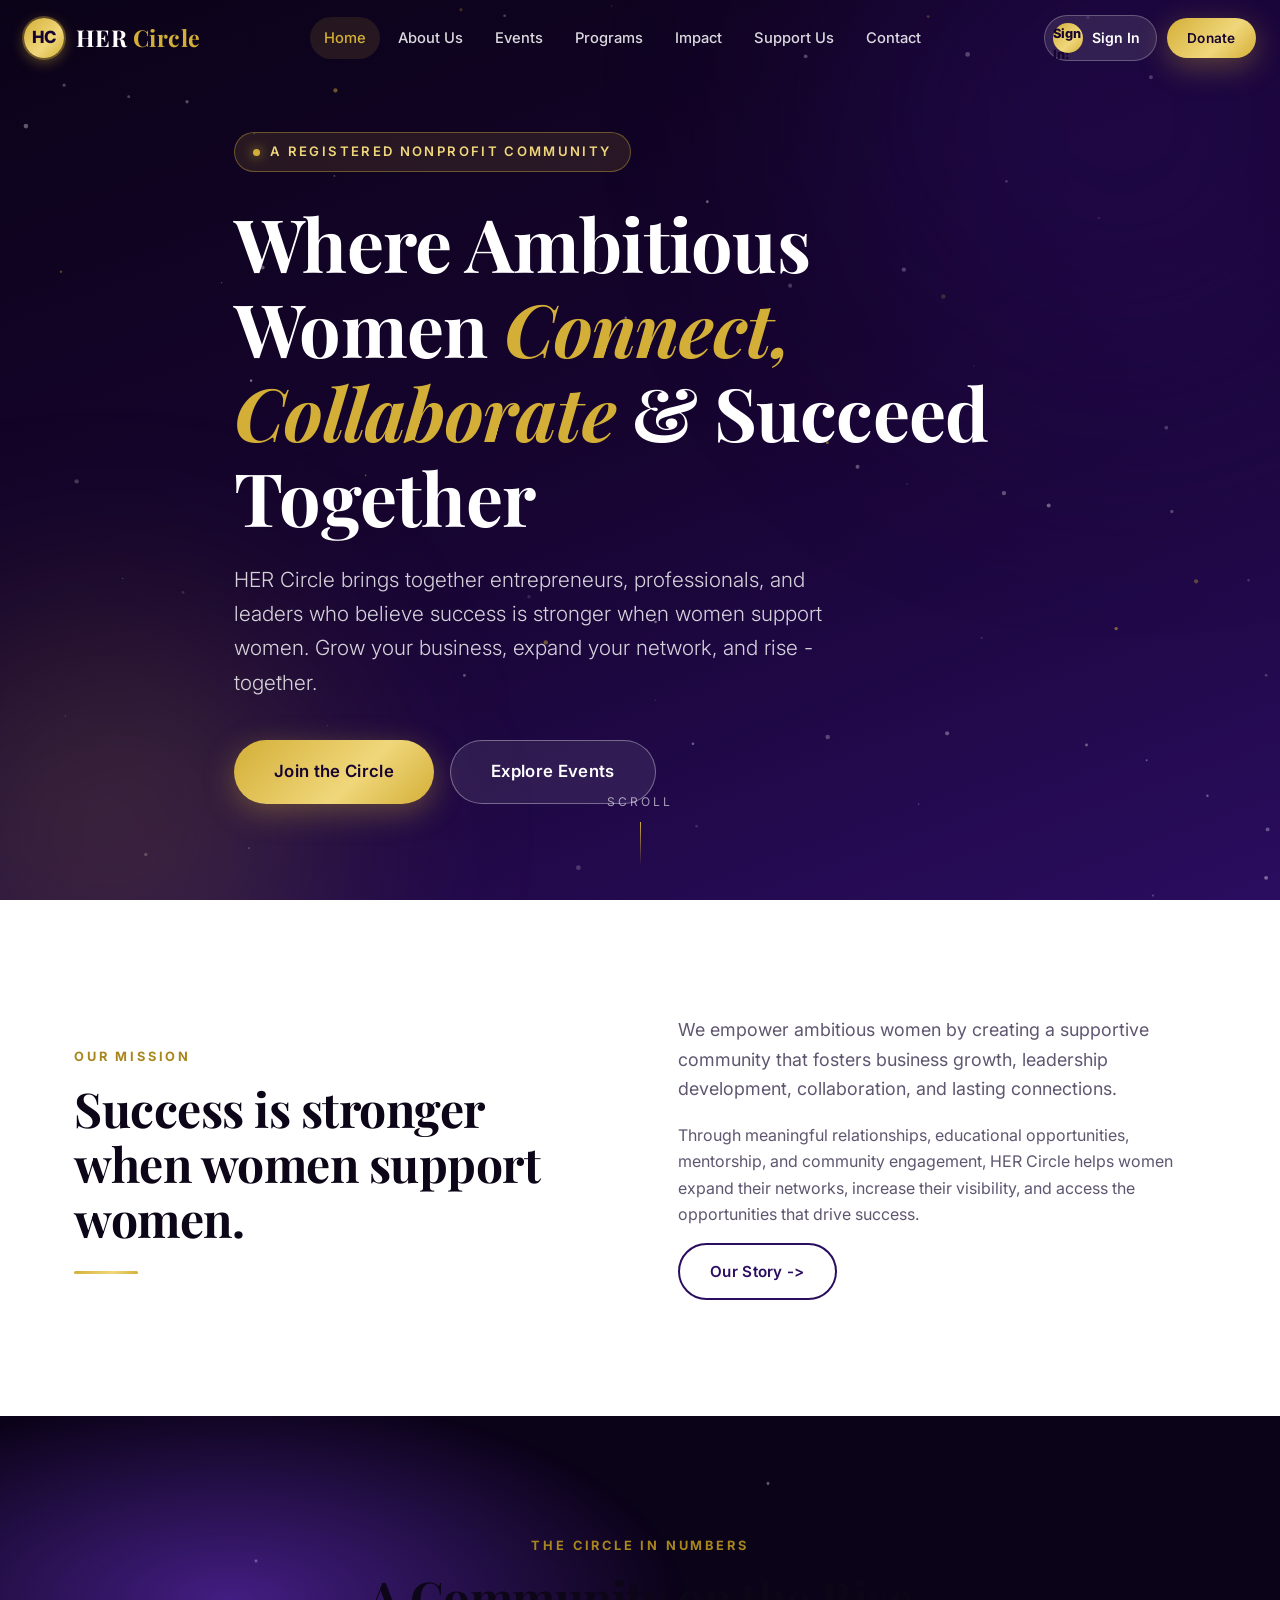
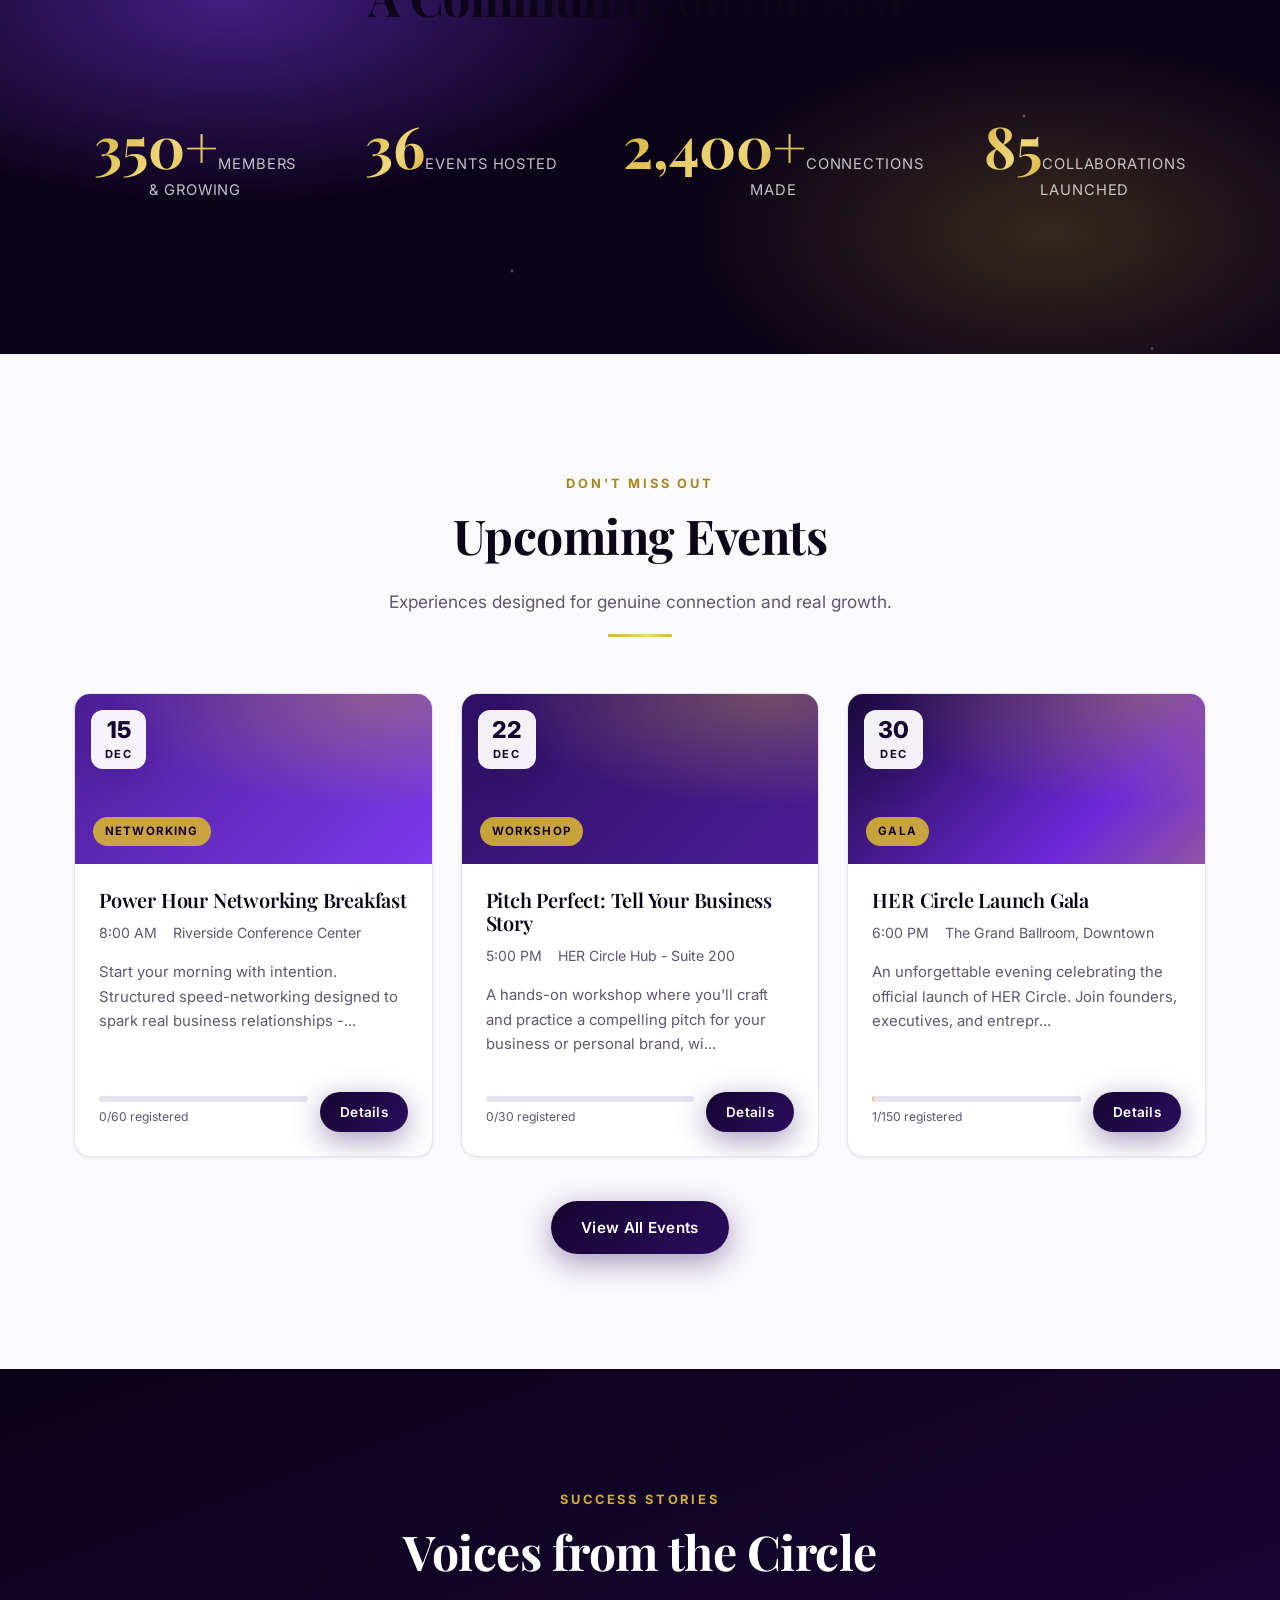
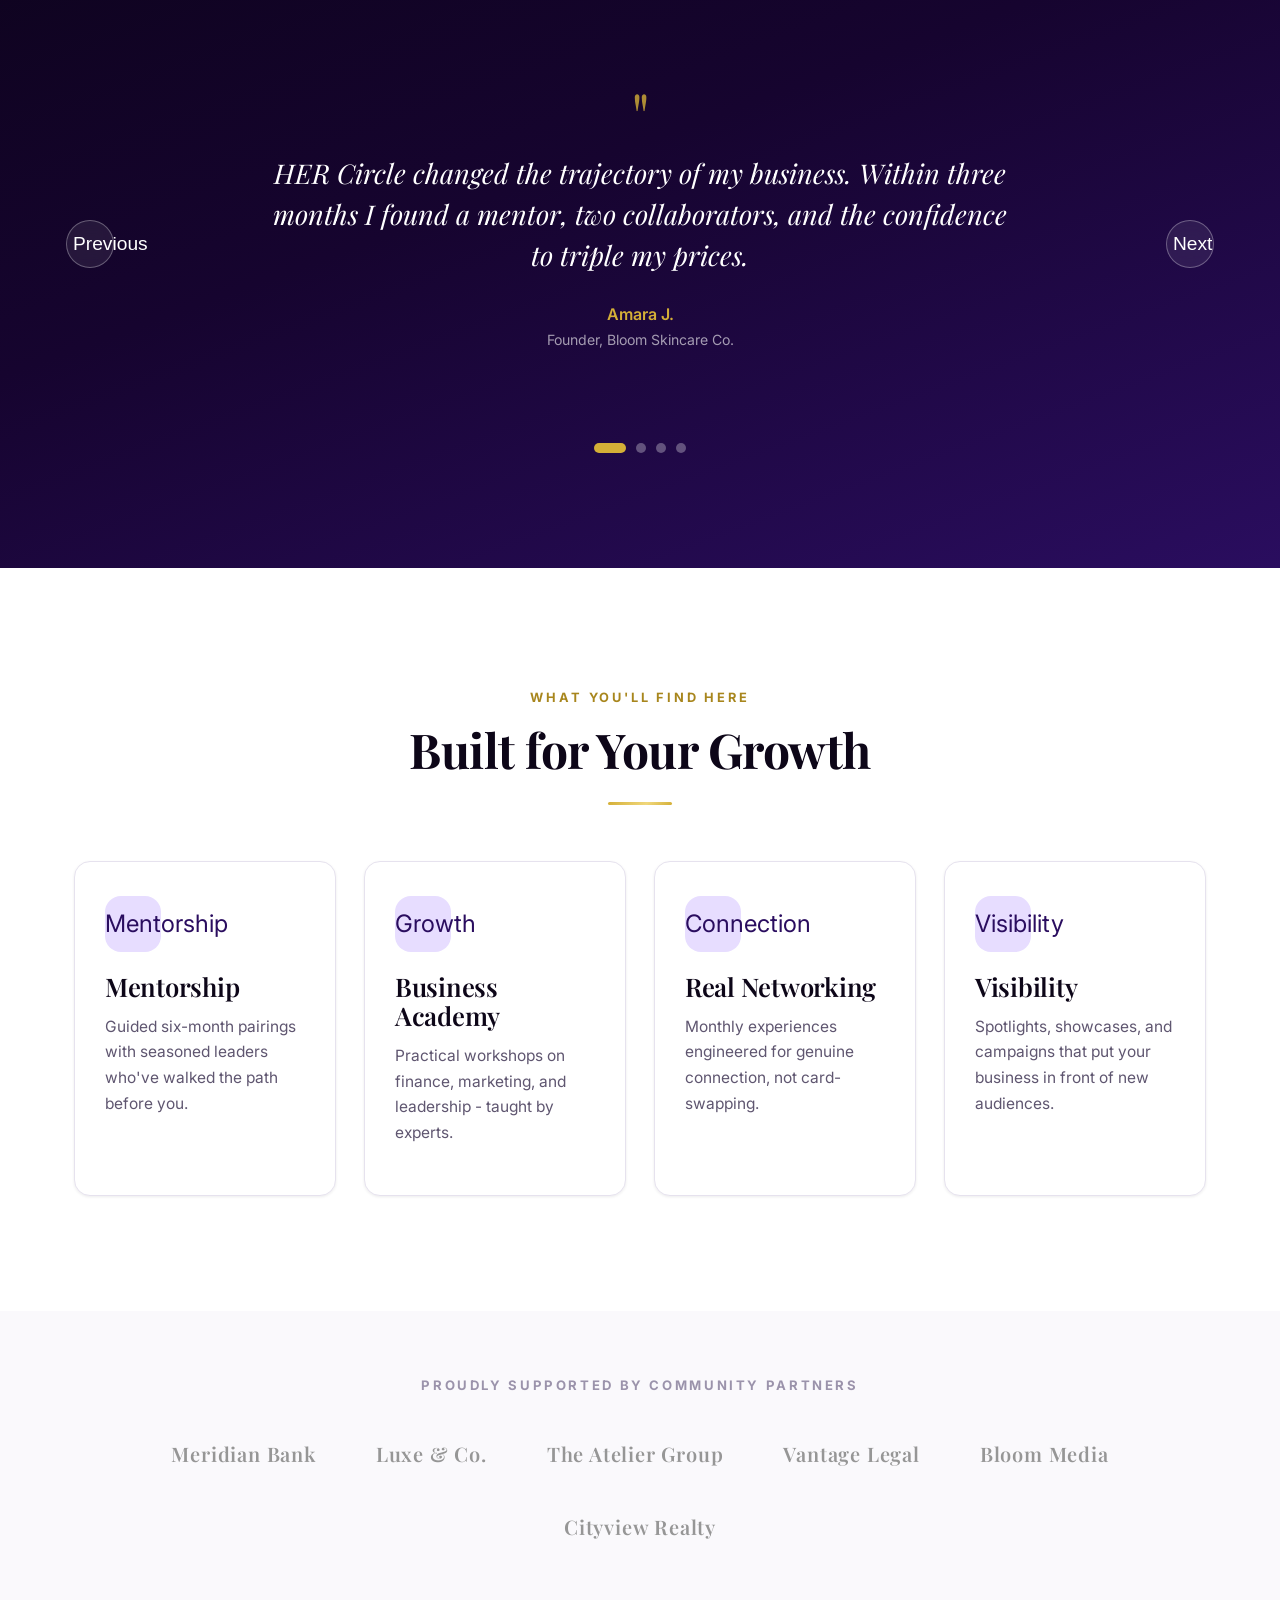
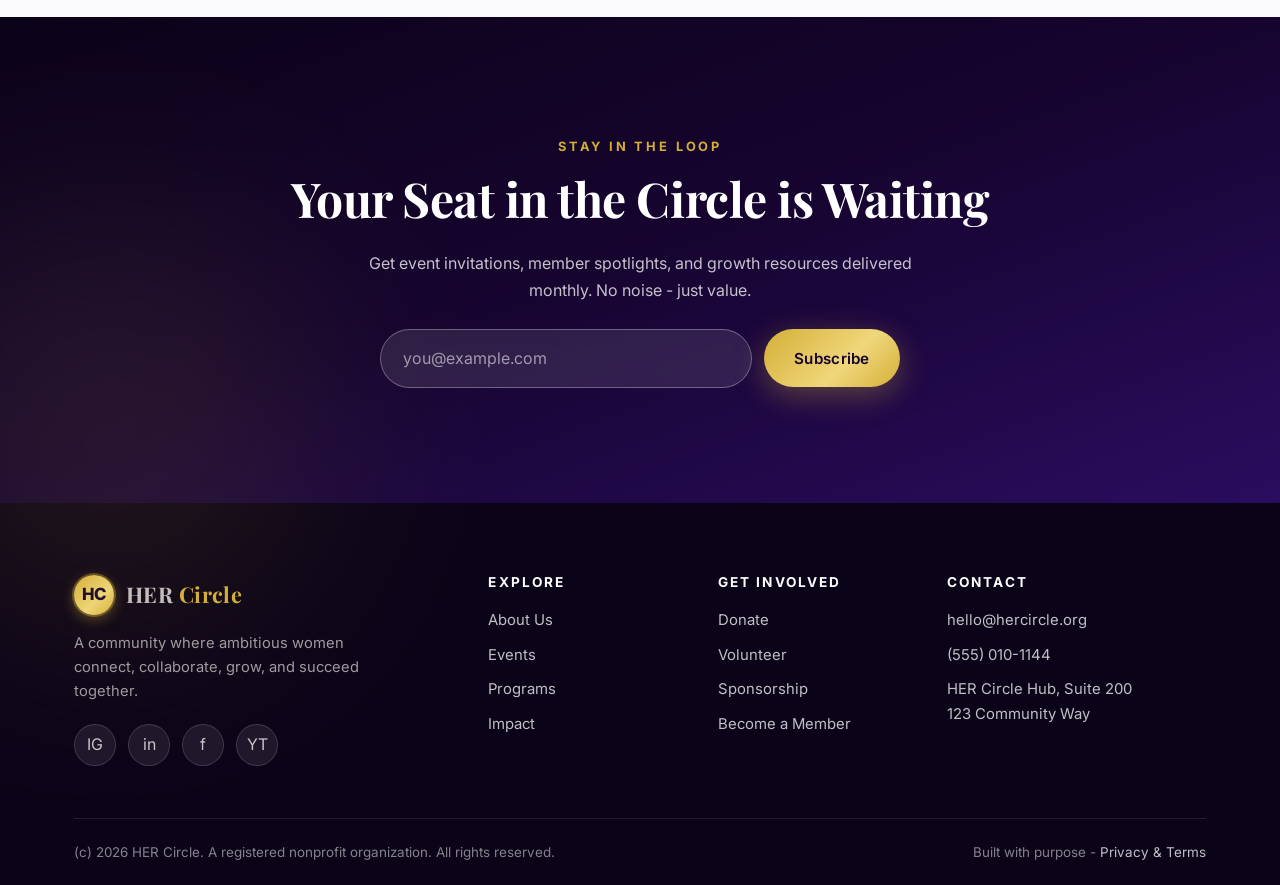
==== commit fb112eee: "Polish branding and demo email flows" ====
--- a/index.html
+++ b/index.html
@@ -3,10 +3,10 @@
 <head>
   <meta charset="UTF-8">
   <meta name="viewport" content="width=device-width, initial-scale=1.0">
-  <title>HER Circle — Where Ambitious Women Connect, Collaborate &amp; Succeed</title>
-  <meta name="description" content="HER Circle is a nonprofit community of ambitious women — entrepreneurs, professionals, and leaders — building businesses and futures together through networking, mentorship, and growth.">
+  <title>HER Circle - Where Ambitious Women Connect, Collaborate &amp; Succeed</title>
+  <meta name="description" content="HER Circle is a nonprofit community of ambitious women - entrepreneurs, professionals, and leaders - building businesses and futures together through networking, mentorship, and growth.">
   <meta property="og:type" content="website">
-  <meta property="og:title" content="HER Circle — Women Connect, Collaborate &amp; Succeed Together">
+  <meta property="og:title" content="HER Circle - Women Connect, Collaborate &amp; Succeed Together">
   <meta property="og:description" content="A nonprofit community empowering ambitious women through connection, mentorship, education, and business growth.">
   <meta property="og:url" content="https://hercircle.org/">
   <meta name="theme-color" content="#2E1065">
@@ -22,7 +22,7 @@
     "@type": "NGO",
     "name": "HER Circle",
     "url": "https://hercircle.org",
-    "description": "A nonprofit community of ambitious women — entrepreneurs, professionals, and business owners — fostering connection, collaboration, and mutual support.",
+    "description": "A nonprofit community of ambitious women - entrepreneurs, professionals, and business owners - fostering connection, collaboration, and mutual support.",
     "email": "hello@hercircle.org",
     "sameAs": ["https://instagram.com/hercircle", "https://linkedin.com/company/hercircle"]
   }
@@ -43,7 +43,7 @@
         <h1 class="hero-up d2">Where Ambitious Women <span class="gold-script">Connect, Collaborate</span> &amp; Succeed Together</h1>
         <p class="hero-lead hero-up d3">
           HER Circle brings together entrepreneurs, professionals, and leaders who believe success is
-          stronger when women support women. Grow your business, expand your network, and rise — together.
+          stronger when women support women. Grow your business, expand your network, and rise - together.
         </p>
         <div class="hero-actions hero-up d4">
           <a class="btn btn-gold btn-lg" href="auth.html">Join the Circle</a>
@@ -72,7 +72,7 @@
               HER Circle helps women expand their networks, increase their visibility, and access the
               opportunities that drive success.
             </p>
-            <a class="btn btn-outline" href="about.html">Our Story →</a>
+            <a class="btn btn-outline" href="about.html">Our Story -></a>
           </div>
         </div>
       </div>
@@ -119,8 +119,8 @@
           <h2>Voices from the Circle</h2>
         </div>
         <div class="carousel reveal" aria-roledescription="carousel" aria-label="Member testimonials">
-          <button class="carousel-arrow prev" aria-label="Previous testimonial">‹</button>
-          <button class="carousel-arrow next" aria-label="Next testimonial">›</button>
+          <button class="carousel-arrow prev" aria-label="Previous testimonial">Previous</button>
+          <button class="carousel-arrow next" aria-label="Next testimonial">Next</button>
           <div class="carousel-track">
             <div class="carousel-slides" id="testimonial-slides"><!-- populated by JS --></div>
           </div>
@@ -139,22 +139,22 @@
         </div>
         <div class="grid grid-4">
           <div class="card reveal">
-            <div class="icon" aria-hidden="true">🤝</div>
+            <div class="icon" aria-hidden="true">Mentorship</div>
             <h3>Mentorship</h3>
             <p>Guided six-month pairings with seasoned leaders who've walked the path before you.</p>
           </div>
           <div class="card reveal" data-delay="1">
-            <div class="icon" aria-hidden="true">📈</div>
+            <div class="icon" aria-hidden="true">Growth</div>
             <h3>Business Academy</h3>
-            <p>Practical workshops on finance, marketing, and leadership — taught by experts.</p>
+            <p>Practical workshops on finance, marketing, and leadership - taught by experts.</p>
           </div>
           <div class="card reveal" data-delay="2">
-            <div class="icon" aria-hidden="true">✨</div>
+            <div class="icon" aria-hidden="true">Connection</div>
             <h3>Real Networking</h3>
             <p>Monthly experiences engineered for genuine connection, not card-swapping.</p>
           </div>
           <div class="card reveal" data-delay="3">
-            <div class="icon" aria-hidden="true">📣</div>
+            <div class="icon" aria-hidden="true">Visibility</div>
             <h3>Visibility</h3>
             <p>Spotlights, showcases, and campaigns that put your business in front of new audiences.</p>
           </div>
@@ -187,7 +187,7 @@
           <span class="kicker">Stay in the Loop</span>
           <h2>Your Seat in the Circle is Waiting</h2>
           <p style="color:rgba(255,255,255,.75); max-width:560px; margin:0 auto">
-            Get event invitations, member spotlights, and growth resources delivered monthly. No noise — just value.
+            Get event invitations, member spotlights, and growth resources delivered monthly. No noise - just value.
           </p>
           <form class="newsletter-form" novalidate>
             <label class="sr-only" for="nl-email">Email address</label>
@@ -226,10 +226,10 @@
           <div class="event-body">
             <h3>${HC.esc(ev.title)}</h3>
             <div class="event-meta">
-              <span>🕐 ${HC.fmtTime(ev.date)}</span>
-              <span>📍 ${HC.esc(ev.location)}</span>
+              <span>${HC.fmtTime(ev.date)}</span>
+              <span>${HC.esc(ev.location)}</span>
             </div>
-            <p class="event-desc">${HC.esc(ev.description.slice(0, 110))}…</p>
+            <p class="event-desc">${HC.esc(ev.description.slice(0, 110))}...</p>
             <div class="event-foot">
               <div class="capacity ${pct >= 100 ? "full" : ""}">
                 <div class="bar"><div class="fill" style="width:${pct}%"></div></div>
--- a/css/styles.css
+++ b/css/styles.css
@@ -1,14 +1,14 @@
 /* ============================================================
-   HER Circle — Design System
-   Deep Royal Purple #4B1D95 · Metallic Gold #D4AF37
+   HER Circle - Design System
+   Deep Professional Purple #2A0D5F - Metallic Gold #D4AF37
    ============================================================ */
 
 :root {
-  --purple: #4B1D95;
-  --purple-dark: #2E1065;
-  --purple-deep: #1a0a3c;
-  --purple-light: #7C3AED;
-  --purple-soft: #ede9fe;
+  --purple: #2A0D5F;
+  --purple-dark: #16042F;
+  --purple-deep: #0B0318;
+  --purple-light: #4C1D95;
+  --purple-soft: #e7ddff;
   --gold: #D4AF37;
   --gold-light: #F0D77B;
   --gold-dark: #A8861D;
@@ -21,8 +21,8 @@
   --gray-600: #5f5670;
   --gray-800: #2c2438;
 
-  --grad-hero: linear-gradient(160deg, #1a0a3c 0%, #2E1065 45%, #4B1D95 100%);
-  --grad-purple: linear-gradient(135deg, #4B1D95, #7C3AED);
+  --grad-hero: linear-gradient(160deg, #0B0318 0%, #16042F 48%, #2A0D5F 100%);
+  --grad-purple: linear-gradient(135deg, #16042F, #2A0D5F);
   --grad-gold: linear-gradient(135deg, #D4AF37, #F0D77B 60%, #D4AF37);
   --grad-card: linear-gradient(180deg, rgba(255,255,255,.08), rgba(255,255,255,.02));
 
@@ -42,6 +42,11 @@
 }
 
 *, *::before, *::after { box-sizing: border-box; }
+
+/* Hide decorative scrollbars while preserving page and panel scrolling. */
+html { scrollbar-width: none; }
+html::-webkit-scrollbar, body::-webkit-scrollbar, .admin-side::-webkit-scrollbar, .table-wrap::-webkit-scrollbar, .modal::-webkit-scrollbar { display: none; width: 0; height: 0; }
+body { -ms-overflow-style: none; }
 
 html { scroll-behavior: smooth; -webkit-text-size-adjust: 100%; }
 
@@ -94,7 +99,7 @@
   background: transparent;
 }
 .nav.scrolled, .nav.solid {
-  background: rgba(20, 8, 48, .82);
+  background: rgba(11, 3, 24, .92);
   backdrop-filter: blur(18px) saturate(150%);
   -webkit-backdrop-filter: blur(18px) saturate(150%);
   box-shadow: 0 1px 0 rgba(212,175,55,.25), var(--shadow-md);
@@ -143,7 +148,7 @@
   .nav-links {
     position: fixed; top: var(--nav-h); left: 0; right: 0;
     flex-direction: column; align-items: stretch; gap: 2px; padding: 18px 20px 26px;
-    background: rgba(20,8,48,.97); backdrop-filter: blur(20px);
+    background: rgba(11,3,24,.98); backdrop-filter: blur(20px);
     transform: translateY(-12px); opacity: 0; visibility: hidden; pointer-events: none;
     transition: transform .35s var(--ease), opacity .3s, visibility .3s;
     box-shadow: var(--shadow-lg); border-bottom: 1px solid rgba(212,175,55,.25);
@@ -166,8 +171,8 @@
 .btn:active { transform: translateY(0); }
 .btn-gold { background: var(--grad-gold); color: var(--purple-dark); box-shadow: var(--shadow-gold); }
 .btn-gold:hover { box-shadow: 0 14px 40px rgba(212,175,55,.5); }
-.btn-purple { background: var(--grad-purple); color: var(--white); box-shadow: 0 8px 30px rgba(75,29,149,.35); }
-.btn-purple:hover { box-shadow: 0 14px 40px rgba(75,29,149,.5); color: var(--white); }
+.btn-purple { background: var(--grad-purple); color: var(--white); box-shadow: 0 8px 30px rgba(42,13,95,.42); }
+.btn-purple:hover { box-shadow: 0 14px 40px rgba(42,13,95,.55); color: var(--white); }
 .btn-ghost { background: rgba(255,255,255,.08); color: var(--white); border: 1px solid rgba(255,255,255,.35); backdrop-filter: blur(8px); }
 .btn-ghost:hover { background: rgba(255,255,255,.16); border-color: rgba(255,255,255,.6); }
 .btn-outline { background: transparent; color: var(--purple); border: 2px solid var(--purple); }
@@ -187,7 +192,7 @@
 .hero-glow {
   position: absolute; border-radius: 50%; filter: blur(110px); pointer-events: none;
 }
-.hero-glow.g1 { width: 560px; height: 560px; background: rgba(124,58,237,.4); top: -160px; right: -120px; animation: drift 14s ease-in-out infinite alternate; }
+.hero-glow.g1 { width: 560px; height: 560px; background: rgba(42,13,95,.45); top: -160px; right: -120px; animation: drift 14s ease-in-out infinite alternate; }
 .hero-glow.g2 { width: 420px; height: 420px; background: rgba(212,175,55,.18); bottom: -140px; left: -100px; animation: drift 18s ease-in-out infinite alternate-reverse; }
 @keyframes drift { from { transform: translate(0,0) scale(1); } to { transform: translate(50px,40px) scale(1.12); } }
 
@@ -622,6 +627,12 @@
   animation: modalUp .5s var(--ease);
 }
 .auth-card h1 { font-size: 1.9rem; text-align: center; }
+.demo-credentials {
+  margin: 20px 0 24px; padding: 16px; border: 1px solid var(--gray-200); border-radius: var(--radius);
+  background: var(--gray-50); color: var(--gray-600); font-size: .88rem;
+}
+.demo-credentials strong { display: block; color: var(--ink); margin-bottom: 8px; }
+.demo-credentials code { color: var(--purple); font-weight: 700; }
 .auth-sub { text-align: center; color: var(--gray-600); font-size: .94rem; margin-bottom: 28px; }
 .auth-switch { text-align: center; font-size: .9rem; color: var(--gray-600); margin-top: 22px; }
 .auth-tabs { display: flex; background: var(--gray-100); border-radius: 99px; padding: 5px; margin-bottom: 28px; }
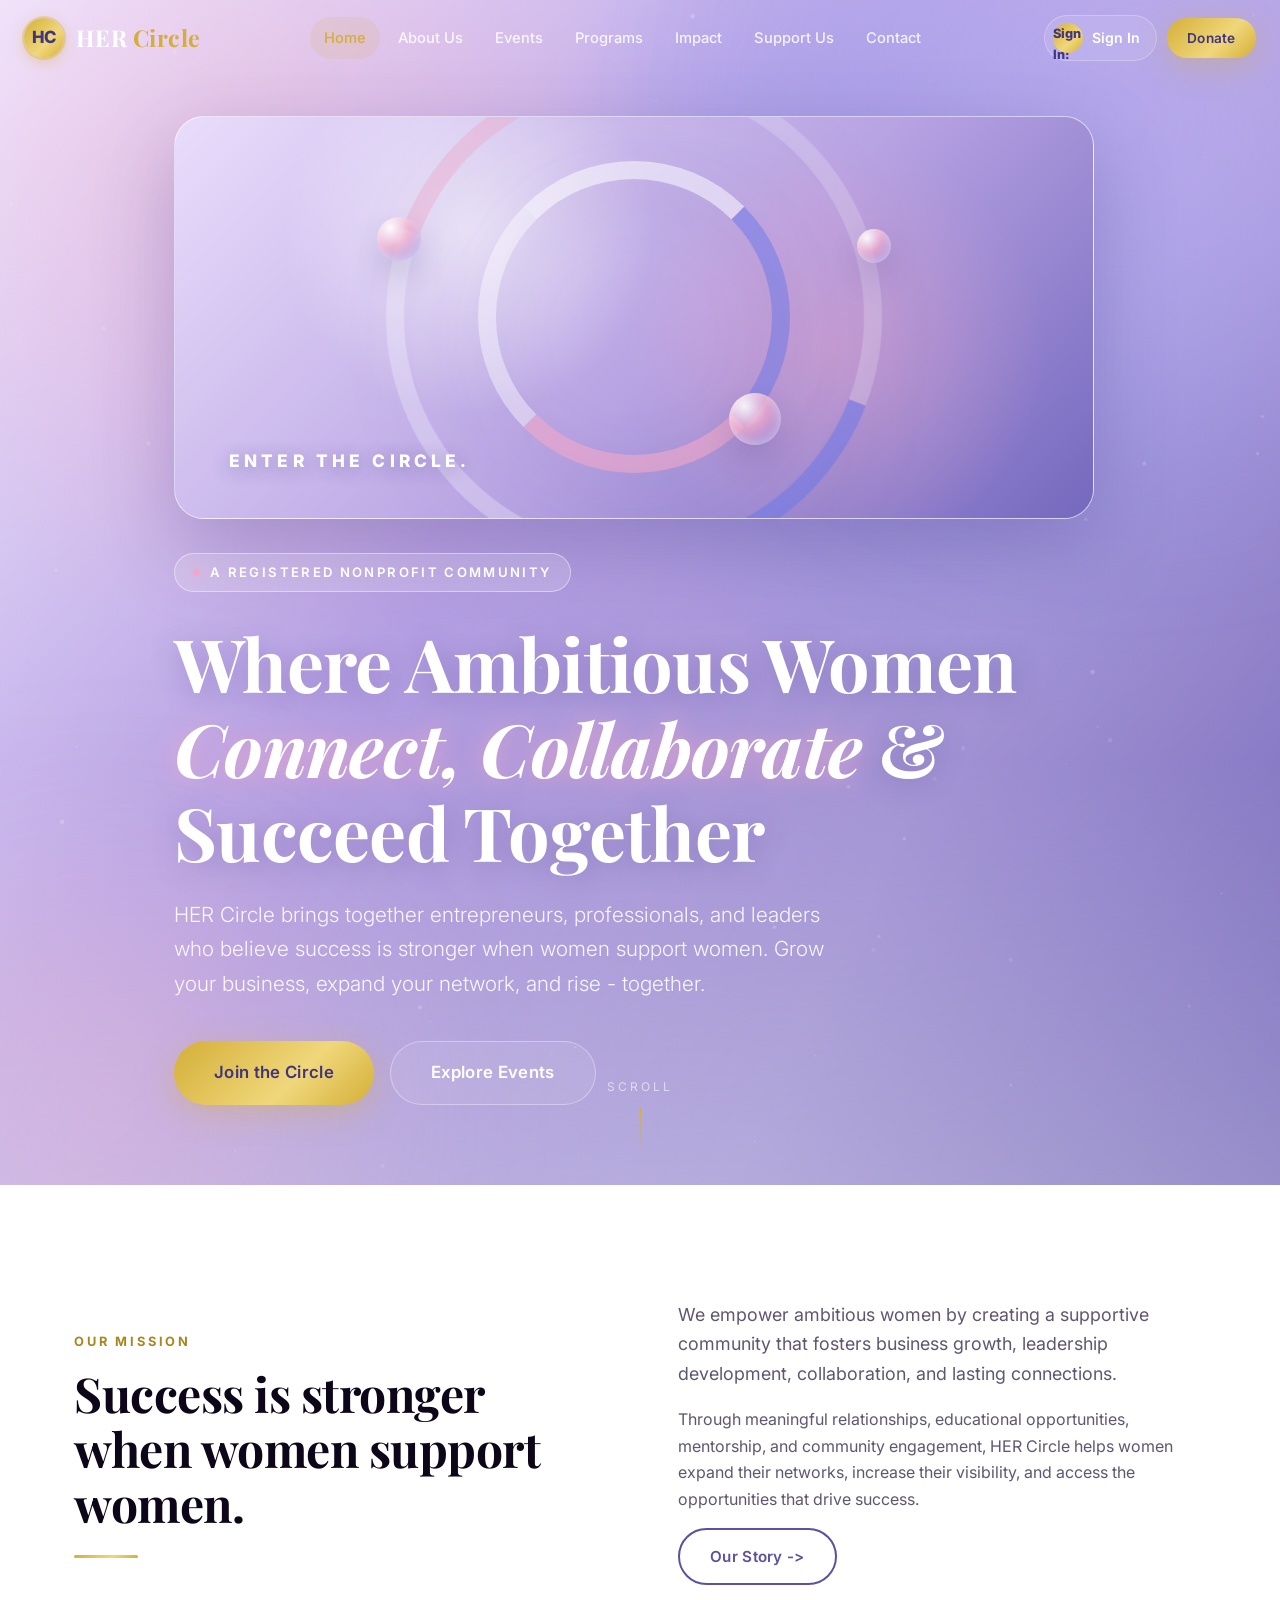
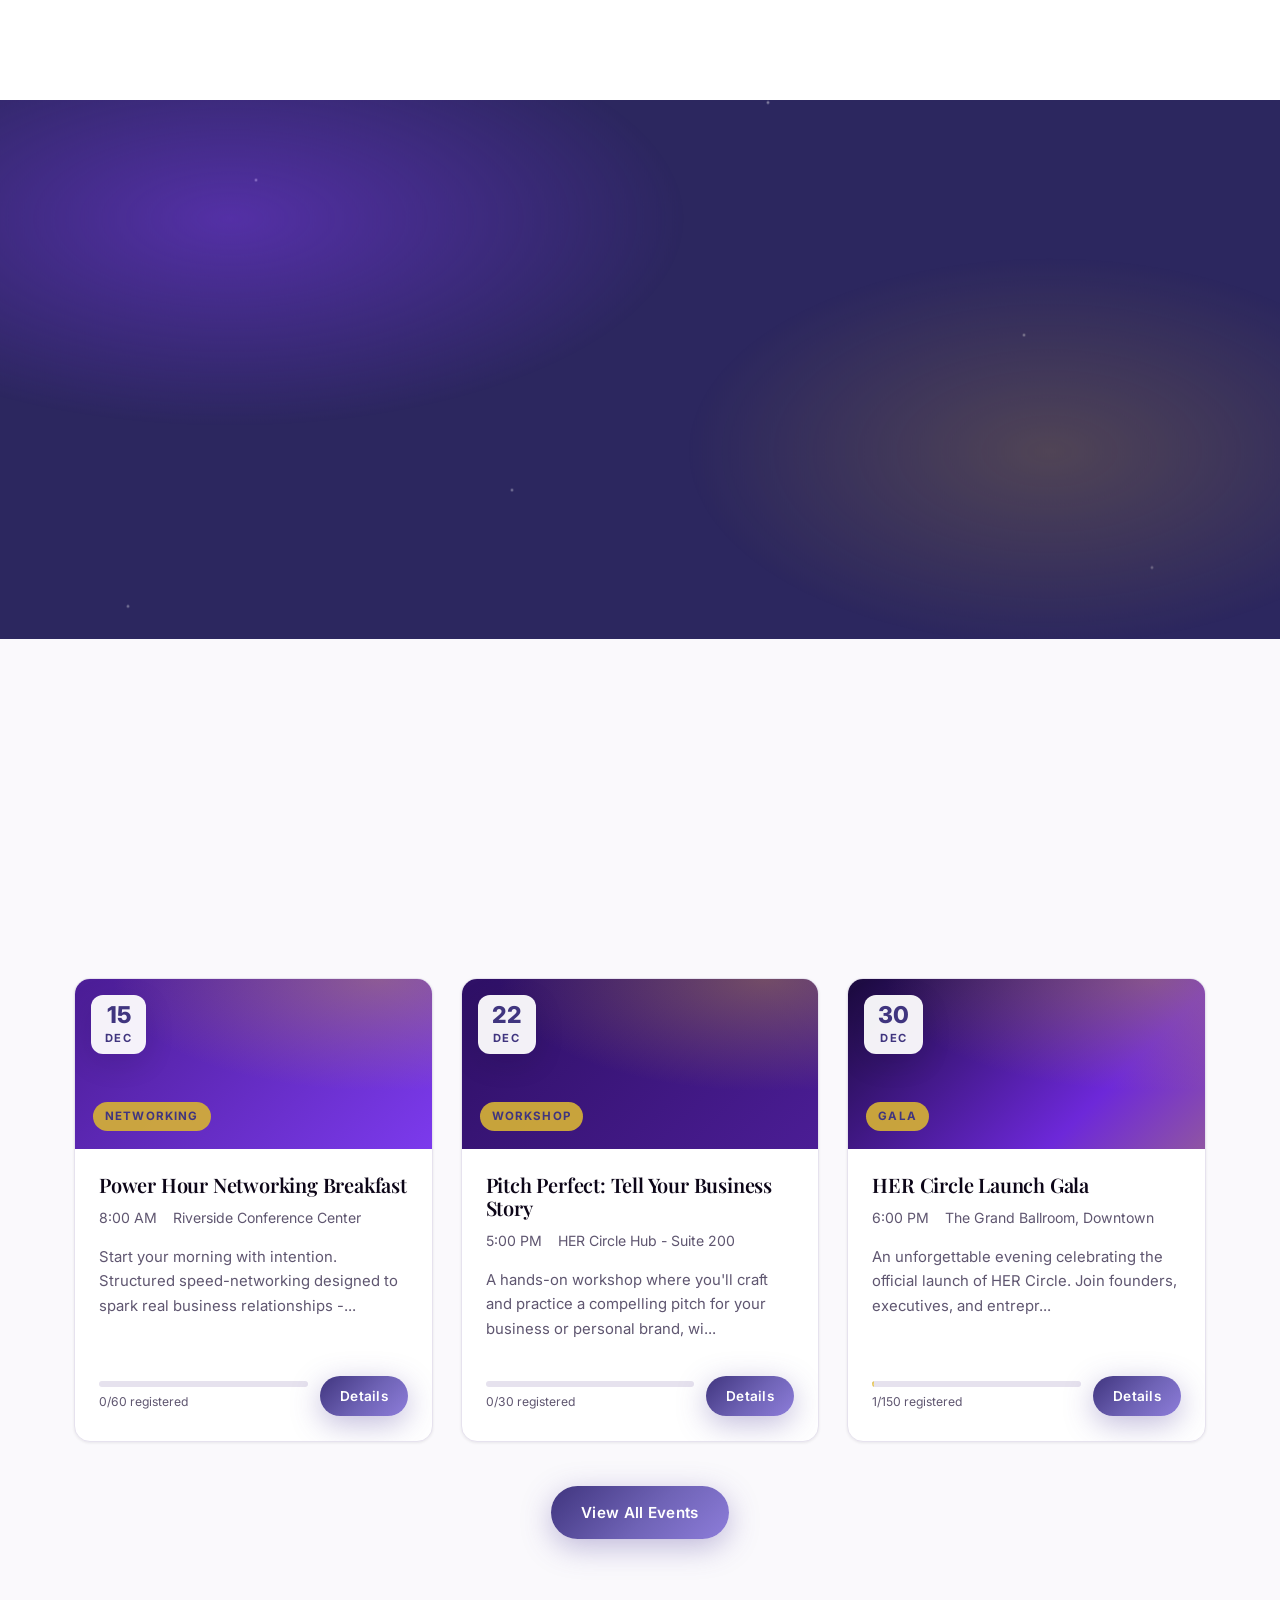
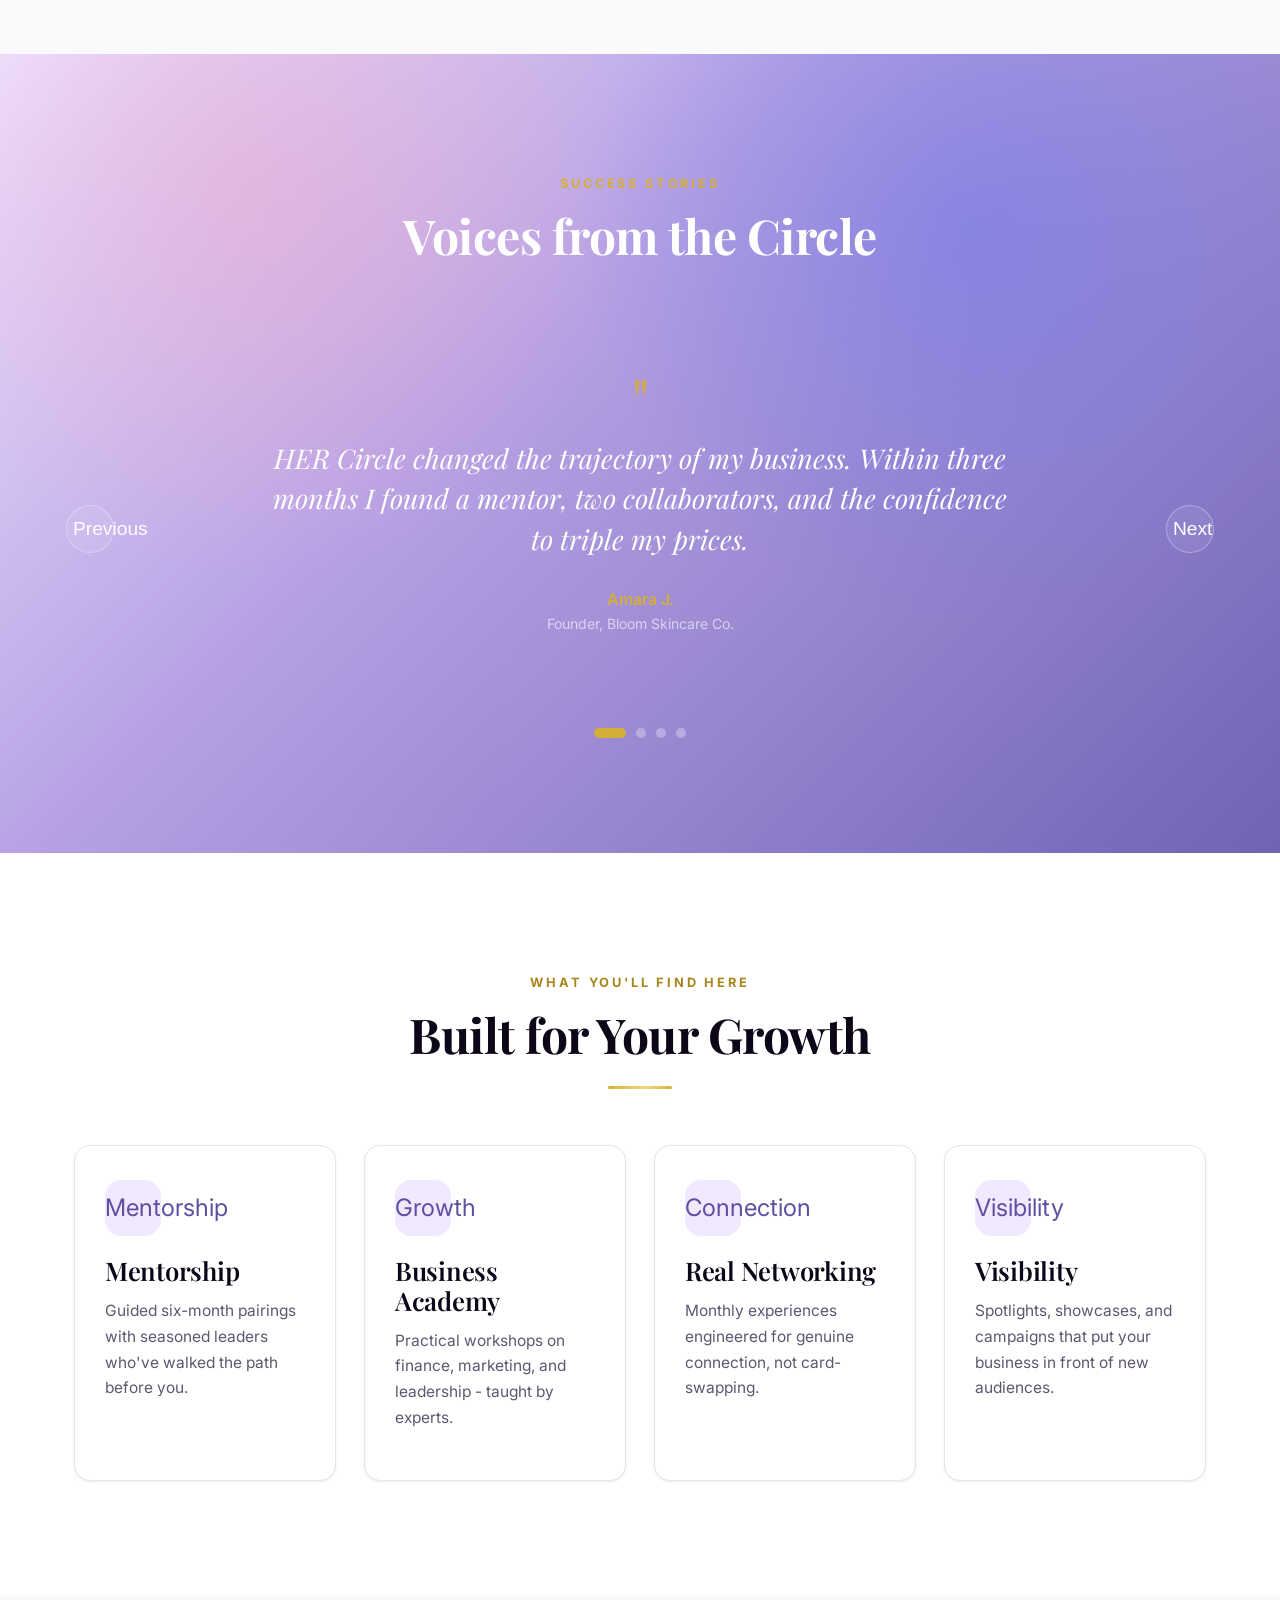
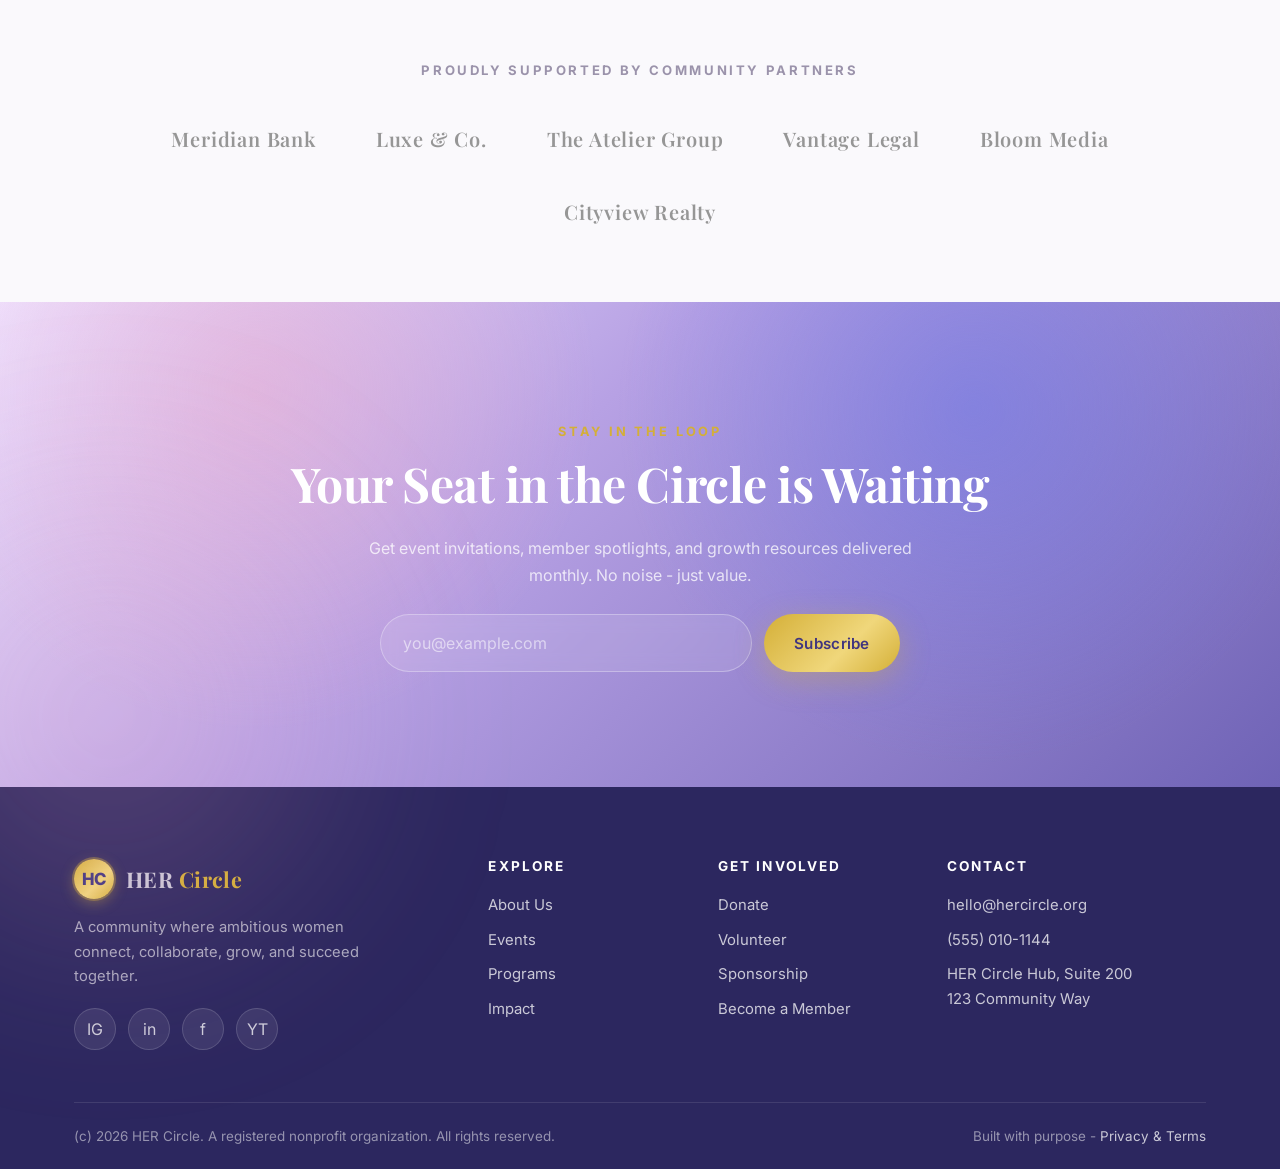
==== commit acc7f56b: "Add glass opener hero treatment" ====
--- a/index.html
+++ b/index.html
@@ -39,13 +39,27 @@
       <div class="hero-glow g1" aria-hidden="true"></div>
       <div class="hero-glow g2" aria-hidden="true"></div>
       <div class="container hero-content">
-        <span class="hero-kicker hero-up d1">A Registered Nonprofit Community</span>
-        <h1 class="hero-up d2">Where Ambitious Women <span class="gold-script">Connect, Collaborate</span> &amp; Succeed Together</h1>
-        <p class="hero-lead hero-up d3">
+        <div class="hero-opener hero-up d1" aria-label="HER Circle motion opener">
+          <video class="hero-opener-video" autoplay muted loop playsinline preload="metadata" aria-label="HER Circle empowering network opener video">
+            <source src="assets/her-circle-opener.mp4" type="video/mp4">
+            Your browser does not support embedded video.
+          </video>
+          <div class="hero-opener-fallback" aria-hidden="true">
+            <span class="glass-ring ring-primary"></span>
+            <span class="glass-ring ring-secondary"></span>
+            <span class="glass-orb orb-one"></span>
+            <span class="glass-orb orb-two"></span>
+            <span class="glass-orb orb-three"></span>
+          </div>
+          <div class="hero-opener-copy">Enter the Circle.</div>
+        </div>
+        <span class="hero-kicker hero-up d2">A Registered Nonprofit Community</span>
+        <h1 class="hero-up d3">Where Ambitious Women <span class="gold-script">Connect, Collaborate</span> &amp; Succeed Together</h1>
+        <p class="hero-lead hero-up d4">
           HER Circle brings together entrepreneurs, professionals, and leaders who believe success is
           stronger when women support women. Grow your business, expand your network, and rise - together.
         </p>
-        <div class="hero-actions hero-up d4">
+        <div class="hero-actions hero-up d5">
           <a class="btn btn-gold btn-lg" href="auth.html">Join the Circle</a>
           <a class="btn btn-ghost btn-lg" href="events.html">Explore Events</a>
         </div>
--- a/css/styles.css
+++ b/css/styles.css
@@ -1,14 +1,17 @@
 /* ============================================================
    HER Circle - Design System
-   Deep Professional Purple #2A0D5F - Metallic Gold #D4AF37
+   Lavender Space Purple #6F63B6 - Rose Glass #F0A8C8
    ============================================================ */
 
 :root {
-  --purple: #2A0D5F;
-  --purple-dark: #16042F;
-  --purple-deep: #0B0318;
-  --purple-light: #4C1D95;
-  --purple-soft: #e7ddff;
+  --purple: #5E4FA2;
+  --purple-dark: #40357F;
+  --purple-deep: #2C275F;
+  --purple-light: #8D7DDA;
+  --purple-soft: #F0E9FF;
+  --glass-lavender: #C7B6F2;
+  --glass-rose: #F0A8C8;
+  --glass-blue: #6D79E8;
   --gold: #D4AF37;
   --gold-light: #F0D77B;
   --gold-dark: #A8861D;
@@ -21,8 +24,8 @@
   --gray-600: #5f5670;
   --gray-800: #2c2438;
 
-  --grad-hero: linear-gradient(160deg, #0B0318 0%, #16042F 48%, #2A0D5F 100%);
-  --grad-purple: linear-gradient(135deg, #16042F, #2A0D5F);
+  --grad-hero: radial-gradient(circle at 20% 18%, rgba(240,168,200,.46) 0%, rgba(240,168,200,0) 31%), radial-gradient(circle at 76% 22%, rgba(109,121,232,.52) 0%, rgba(109,121,232,0) 34%), linear-gradient(135deg, #EEE2FF 0%, #B7A1E4 40%, #6F63B6 100%);
+  --grad-purple: linear-gradient(135deg, #40357F, #6F63B6 55%, #8D7DDA);
   --grad-gold: linear-gradient(135deg, #D4AF37, #F0D77B 60%, #D4AF37);
   --grad-card: linear-gradient(180deg, rgba(255,255,255,.08), rgba(255,255,255,.02));
 
@@ -99,7 +102,7 @@
   background: transparent;
 }
 .nav.scrolled, .nav.solid {
-  background: rgba(11, 3, 24, .92);
+  background: rgba(58, 48, 116, .9);
   backdrop-filter: blur(18px) saturate(150%);
   -webkit-backdrop-filter: blur(18px) saturate(150%);
   box-shadow: 0 1px 0 rgba(212,175,55,.25), var(--shadow-md);
@@ -148,7 +151,7 @@
   .nav-links {
     position: fixed; top: var(--nav-h); left: 0; right: 0;
     flex-direction: column; align-items: stretch; gap: 2px; padding: 18px 20px 26px;
-    background: rgba(11,3,24,.98); backdrop-filter: blur(20px);
+    background: rgba(58,48,116,.96); backdrop-filter: blur(20px);
     transform: translateY(-12px); opacity: 0; visibility: hidden; pointer-events: none;
     transition: transform .35s var(--ease), opacity .3s, visibility .3s;
     box-shadow: var(--shadow-lg); border-bottom: 1px solid rgba(212,175,55,.25);
@@ -171,8 +174,8 @@
 .btn:active { transform: translateY(0); }
 .btn-gold { background: var(--grad-gold); color: var(--purple-dark); box-shadow: var(--shadow-gold); }
 .btn-gold:hover { box-shadow: 0 14px 40px rgba(212,175,55,.5); }
-.btn-purple { background: var(--grad-purple); color: var(--white); box-shadow: 0 8px 30px rgba(42,13,95,.42); }
-.btn-purple:hover { box-shadow: 0 14px 40px rgba(42,13,95,.55); color: var(--white); }
+.btn-purple { background: var(--grad-purple); color: var(--white); box-shadow: 0 8px 30px rgba(95,79,162,.38); }
+.btn-purple:hover { box-shadow: 0 14px 40px rgba(95,79,162,.5); color: var(--white); }
 .btn-ghost { background: rgba(255,255,255,.08); color: var(--white); border: 1px solid rgba(255,255,255,.35); backdrop-filter: blur(8px); }
 .btn-ghost:hover { background: rgba(255,255,255,.16); border-color: rgba(255,255,255,.6); }
 .btn-outline { background: transparent; color: var(--purple); border: 2px solid var(--purple); }
@@ -188,26 +191,62 @@
   padding: calc(var(--nav-h) + 40px) 0 80px;
 }
 .hero-sub { min-height: 62svh; padding-bottom: 60px; }
-#particles { position: absolute; inset: 0; pointer-events: none; opacity: .8; }
+#particles { position: absolute; inset: 0; pointer-events: none; opacity: .45; mix-blend-mode: screen; }
+.hero::before {
+  content: ""; position: absolute; inset: 0; pointer-events: none;
+  background: linear-gradient(115deg, rgba(255,255,255,.28), rgba(255,255,255,0) 38%, rgba(255,255,255,.18) 70%, rgba(255,255,255,0));
+  opacity: .7;
+}
+.hero::after {
+  content: ""; position: absolute; inset: auto 0 0; height: 36%; pointer-events: none;
+  background: linear-gradient(to top, rgba(255,255,255,.28), transparent);
+}
 .hero-glow {
   position: absolute; border-radius: 50%; filter: blur(110px); pointer-events: none;
 }
-.hero-glow.g1 { width: 560px; height: 560px; background: rgba(42,13,95,.45); top: -160px; right: -120px; animation: drift 14s ease-in-out infinite alternate; }
-.hero-glow.g2 { width: 420px; height: 420px; background: rgba(212,175,55,.18); bottom: -140px; left: -100px; animation: drift 18s ease-in-out infinite alternate-reverse; }
+.hero-glow.g1 { width: 560px; height: 560px; background: rgba(199,182,242,.48); top: -160px; right: -120px; animation: drift 14s ease-in-out infinite alternate; }
+.hero-glow.g2 { width: 420px; height: 420px; background: rgba(240,168,200,.32); bottom: -140px; left: -100px; animation: drift 18s ease-in-out infinite alternate-reverse; }
 @keyframes drift { from { transform: translate(0,0) scale(1); } to { transform: translate(50px,40px) scale(1.12); } }
 
-.hero-content { position: relative; z-index: 2; max-width: 860px; }
-.hero h1 { color: var(--white); margin-bottom: 24px; }
-.hero h1 .gold-script { color: var(--gold); font-style: italic; }
+.hero-content { position: relative; z-index: 2; max-width: 980px; }
+.hero-opener {
+  position: relative; width: min(100%, 920px); aspect-ratio: 16 / 7; overflow: hidden;
+  margin: 0 0 34px; border: 1px solid rgba(255,255,255,.58); border-radius: 30px;
+  background: linear-gradient(135deg, rgba(239,226,255,.78), rgba(183,161,228,.62) 48%, rgba(109,121,232,.46));
+  box-shadow: 0 28px 80px rgba(64,53,127,.28), inset 0 1px 0 rgba(255,255,255,.72);
+  isolation: isolate;
+}
+.hero-opener-video, .hero-opener-fallback { position: absolute; inset: 0; width: 100%; height: 100%; }
+.hero-opener-video { object-fit: cover; z-index: 2; }
+.hero-opener-video.is-unavailable { opacity: 0; pointer-events: none; }
+.hero-opener-fallback {
+  z-index: 1; display: grid; place-items: center;
+  background: radial-gradient(circle at 32% 28%, rgba(255,255,255,.58), rgba(255,255,255,0) 27%),
+    radial-gradient(circle at 72% 58%, rgba(240,168,200,.42), rgba(240,168,200,0) 30%),
+    linear-gradient(135deg, #E9DDFB, #B8A3E3 55%, #7468BE);
+}
+.hero-opener-copy {
+  position: absolute; left: clamp(22px, 5vw, 54px); bottom: clamp(20px, 4vw, 42px); z-index: 3;
+  color: var(--white); text-transform: uppercase; letter-spacing: .24em; font-size: clamp(.82rem, 1.35vw, 1.08rem);
+  font-weight: 800; text-shadow: 0 3px 18px rgba(64,53,127,.45);
+}
+.glass-ring { position: absolute; border-radius: 50%; border: 18px solid rgba(255,255,255,.34); filter: drop-shadow(0 18px 28px rgba(64,53,127,.2)); }
+.ring-primary { width: 34%; aspect-ratio: 1; border-color: rgba(255,255,255,.52) rgba(109,121,232,.52) rgba(240,168,200,.62) rgba(255,255,255,.42); animation: ringFloat 9s ease-in-out infinite alternate; }
+.ring-secondary { width: 54%; aspect-ratio: 1; border-color: rgba(240,168,200,.42) rgba(255,255,255,.2) rgba(109,121,232,.55) rgba(255,255,255,.28); transform: rotate(-24deg); animation: ringFloat 11s ease-in-out infinite alternate-reverse; }
+.glass-orb { position: absolute; width: 44px; height: 44px; border-radius: 50%; background: radial-gradient(circle at 30% 25%, rgba(255,255,255,.9), rgba(240,168,200,.7) 42%, rgba(109,121,232,.62)); box-shadow: inset 0 0 12px rgba(255,255,255,.55), 0 16px 30px rgba(64,53,127,.18); }
+.orb-one { left: 22%; top: 25%; } .orb-two { right: 22%; top: 28%; width: 34px; height: 34px; } .orb-three { right: 34%; bottom: 18%; width: 52px; height: 52px; }
+@keyframes ringFloat { from { transform: translateY(10px) rotate(-8deg); } to { transform: translateY(-12px) rotate(14deg); } }
+.hero h1 { color: var(--white); margin-bottom: 24px; text-shadow: 0 4px 28px rgba(64,53,127,.26); }
+.hero h1 .gold-script { color: var(--white); font-style: italic; text-shadow: 0 0 24px rgba(240,168,200,.78); }
 .hero-kicker {
   display: inline-flex; align-items: center; gap: 10px;
   padding: 8px 18px; border-radius: 99px; margin-bottom: 28px;
-  background: rgba(212,175,55,.12); border: 1px solid rgba(212,175,55,.4);
-  color: var(--gold-light); font-size: .82rem; font-weight: 600; letter-spacing: .18em; text-transform: uppercase;
-}
-.hero-kicker::before { content: ""; width: 7px; height: 7px; border-radius: 50%; background: var(--gold); box-shadow: 0 0 12px var(--gold); animation: pulse 2.2s infinite; }
+  background: rgba(255,255,255,.16); border: 1px solid rgba(255,255,255,.42);
+  color: var(--white); font-size: .82rem; font-weight: 600; letter-spacing: .18em; text-transform: uppercase;
+}
+.hero-kicker::before { content: ""; width: 7px; height: 7px; border-radius: 50%; background: var(--glass-rose); box-shadow: 0 0 14px var(--glass-rose); animation: pulse 2.2s infinite; }
 @keyframes pulse { 0%,100% { opacity: 1; transform: scale(1); } 50% { opacity: .5; transform: scale(.7); } }
-.hero-lead { font-size: clamp(1.05rem, 1.8vw, 1.3rem); color: rgba(255,255,255,.82); max-width: 640px; margin-bottom: 40px; font-weight: 300; }
+.hero-lead { font-size: clamp(1.05rem, 1.8vw, 1.3rem); color: rgba(255,255,255,.9); max-width: 680px; margin-bottom: 40px; font-weight: 300; }
 .hero-actions { display: flex; flex-wrap: wrap; gap: 16px; }
 .hero-scroll {
   position: absolute; bottom: 34px; left: 50%; transform: translateX(-50%); z-index: 2;
@@ -224,7 +263,7 @@
 /* Entrance animations */
 .hero-up { opacity: 0; transform: translateY(36px); animation: heroUp 1s var(--ease) forwards; }
 .hero-up.d1 { animation-delay: .15s; } .hero-up.d2 { animation-delay: .3s; }
-.hero-up.d3 { animation-delay: .45s; } .hero-up.d4 { animation-delay: .6s; }
+.hero-up.d3 { animation-delay: .45s; } .hero-up.d4 { animation-delay: .6s; } .hero-up.d5 { animation-delay: .75s; }
 @keyframes heroUp { to { opacity: 1; transform: translateY(0); } }
 
 /* ============ Sections ============ */
@@ -703,6 +742,16 @@
   display: grid; place-items: center; font-size: .8rem; font-weight: 800;
 }
 
+@media (max-width: 720px) {
+  .hero { padding-top: calc(var(--nav-h) + 24px); }
+  .hero-opener { aspect-ratio: 4 / 3; border-radius: 22px; margin-bottom: 26px; }
+  .glass-ring { border-width: 12px; }
+  .ring-primary { width: 48%; }
+  .ring-secondary { width: 76%; }
+  .glass-orb { width: 30px; height: 30px; }
+  .orb-three { width: 38px; height: 38px; }
+}
+
 @media print {
   .nav, .footer, .hero-scroll, .toast-wrap { display: none !important; }
   .section { padding: 24px 0; }
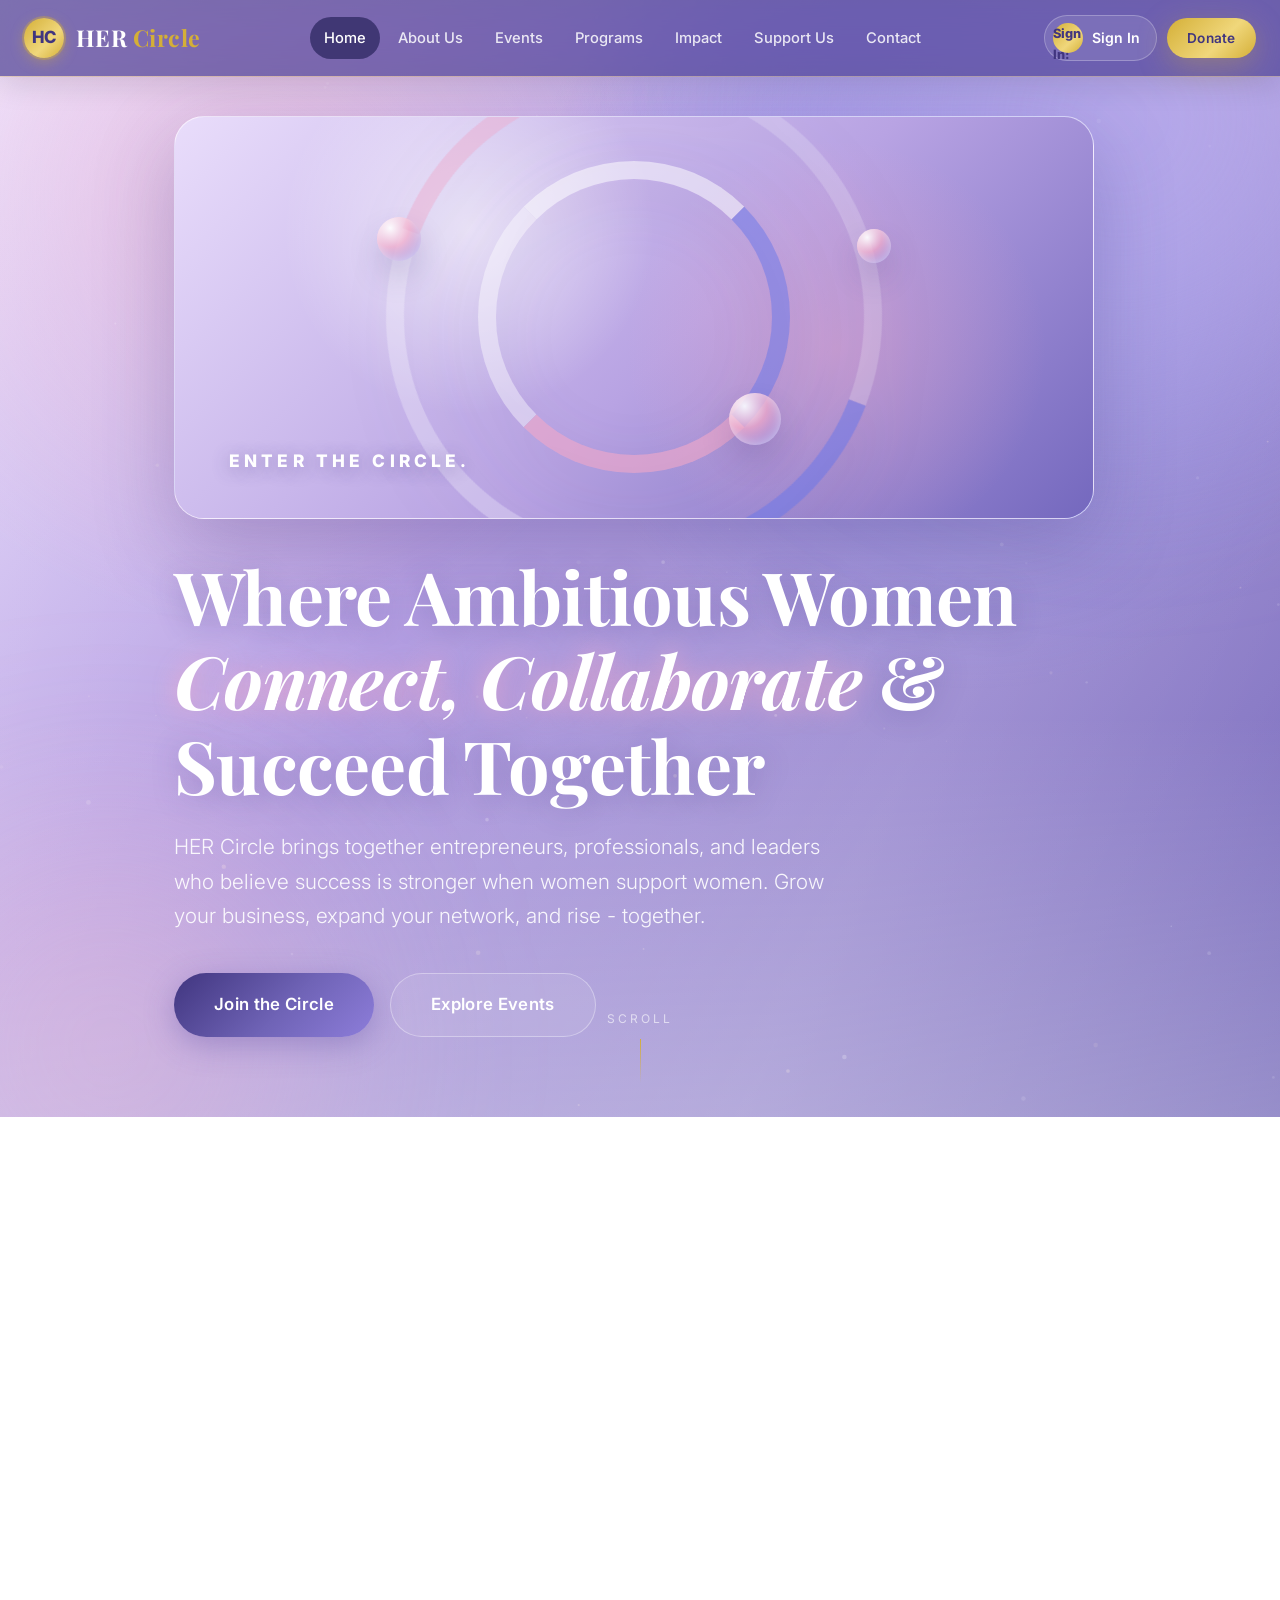
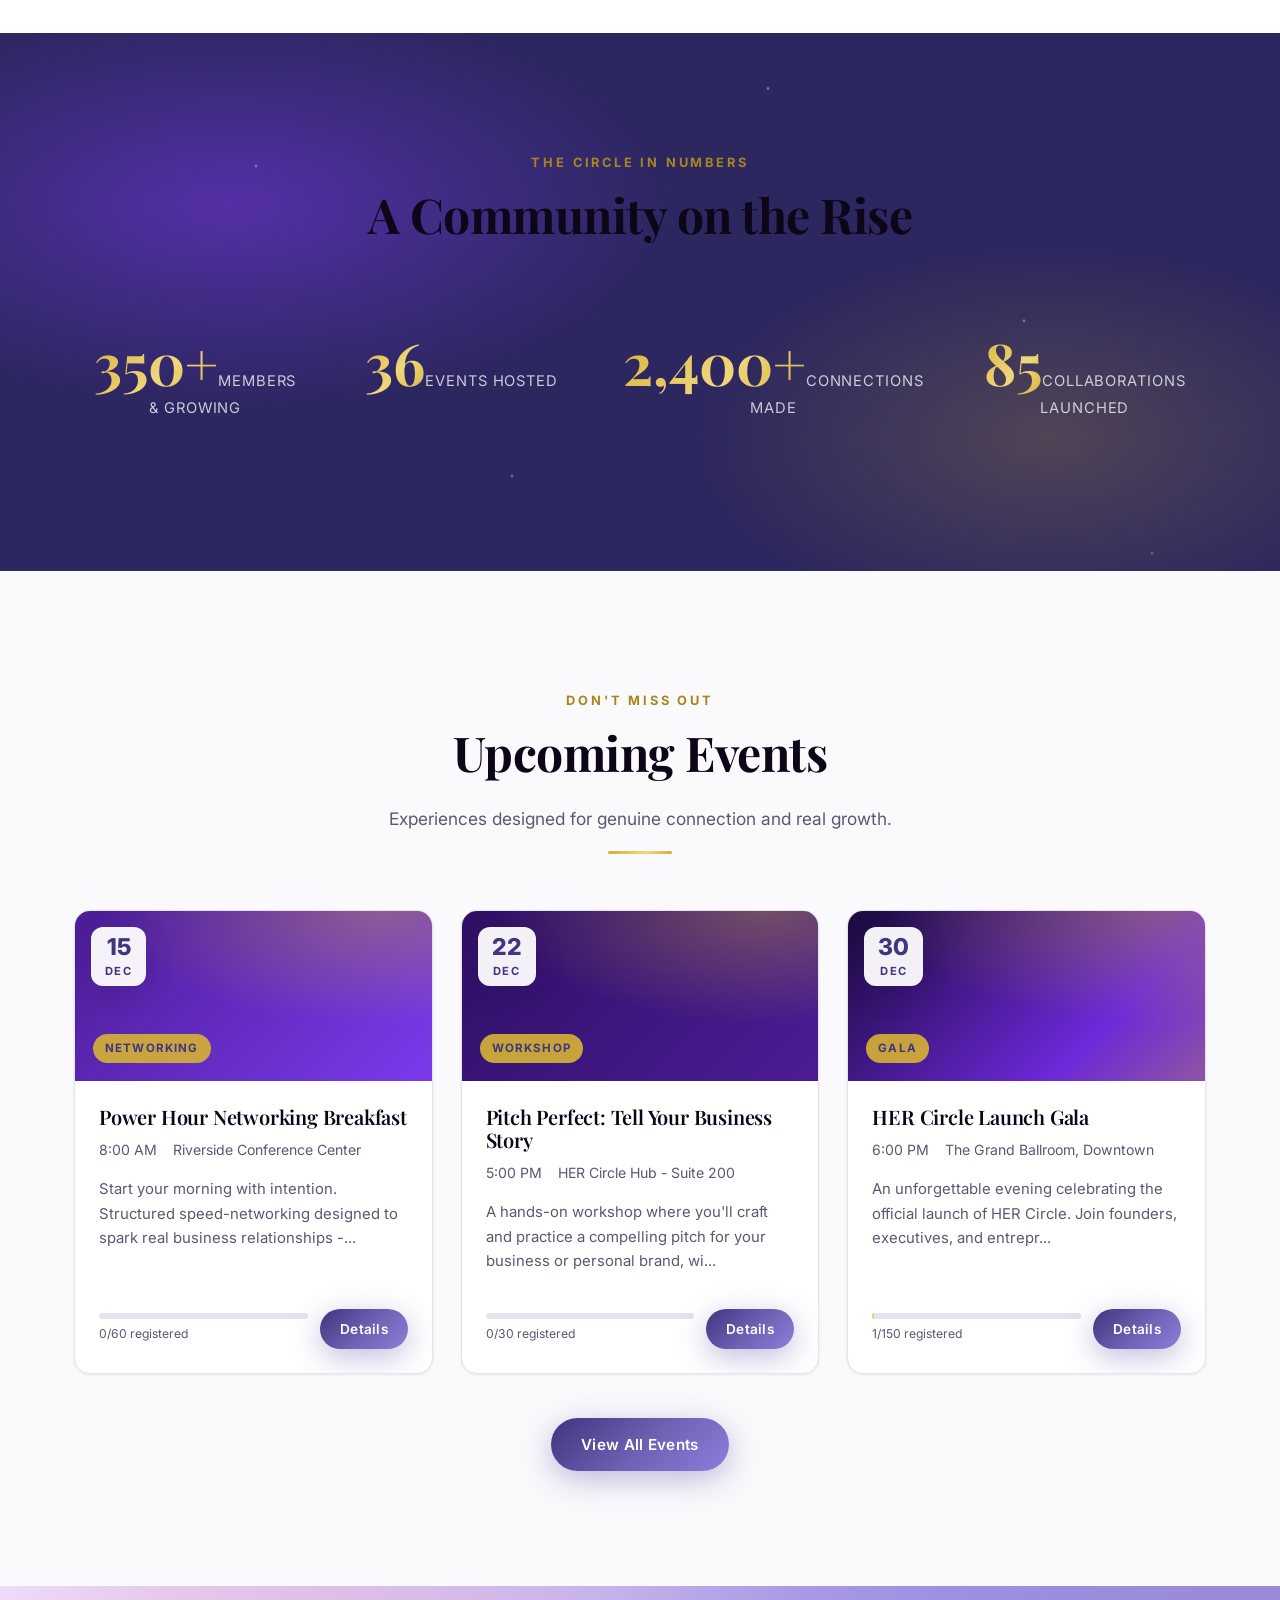
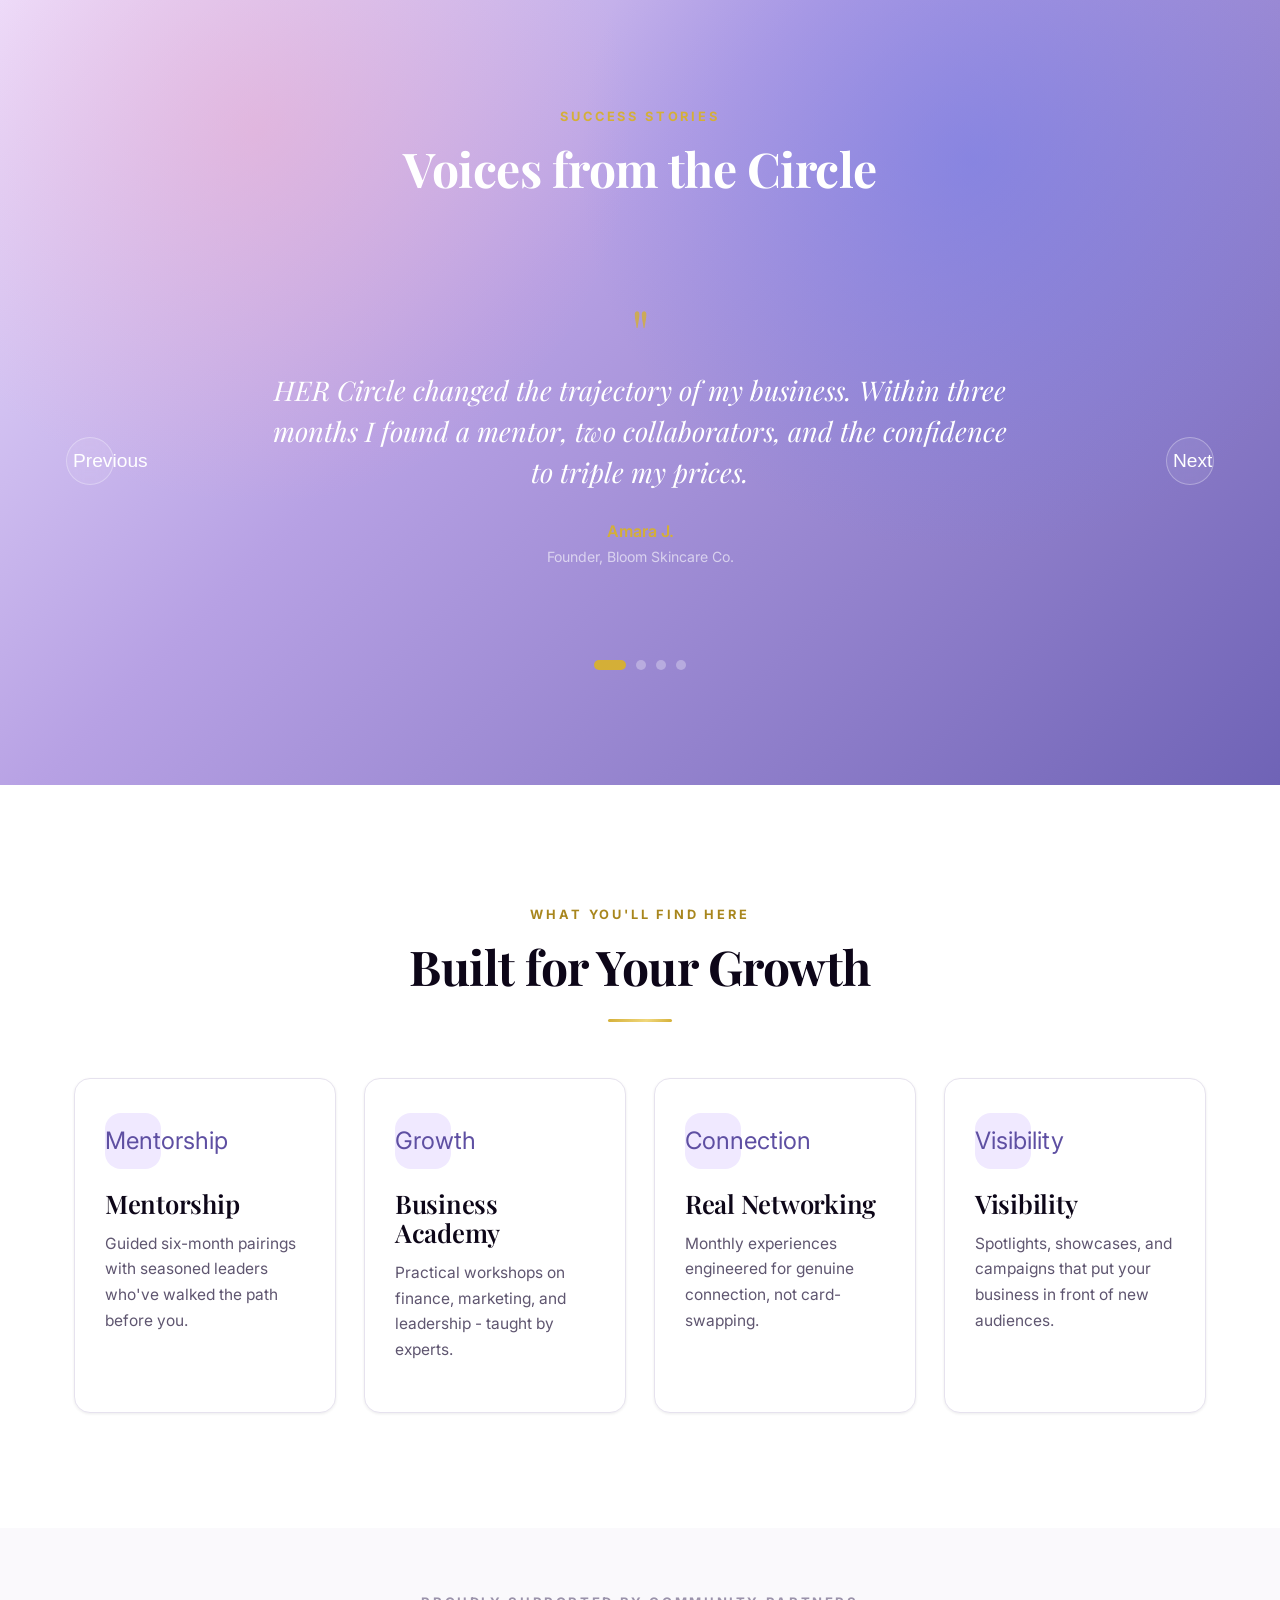
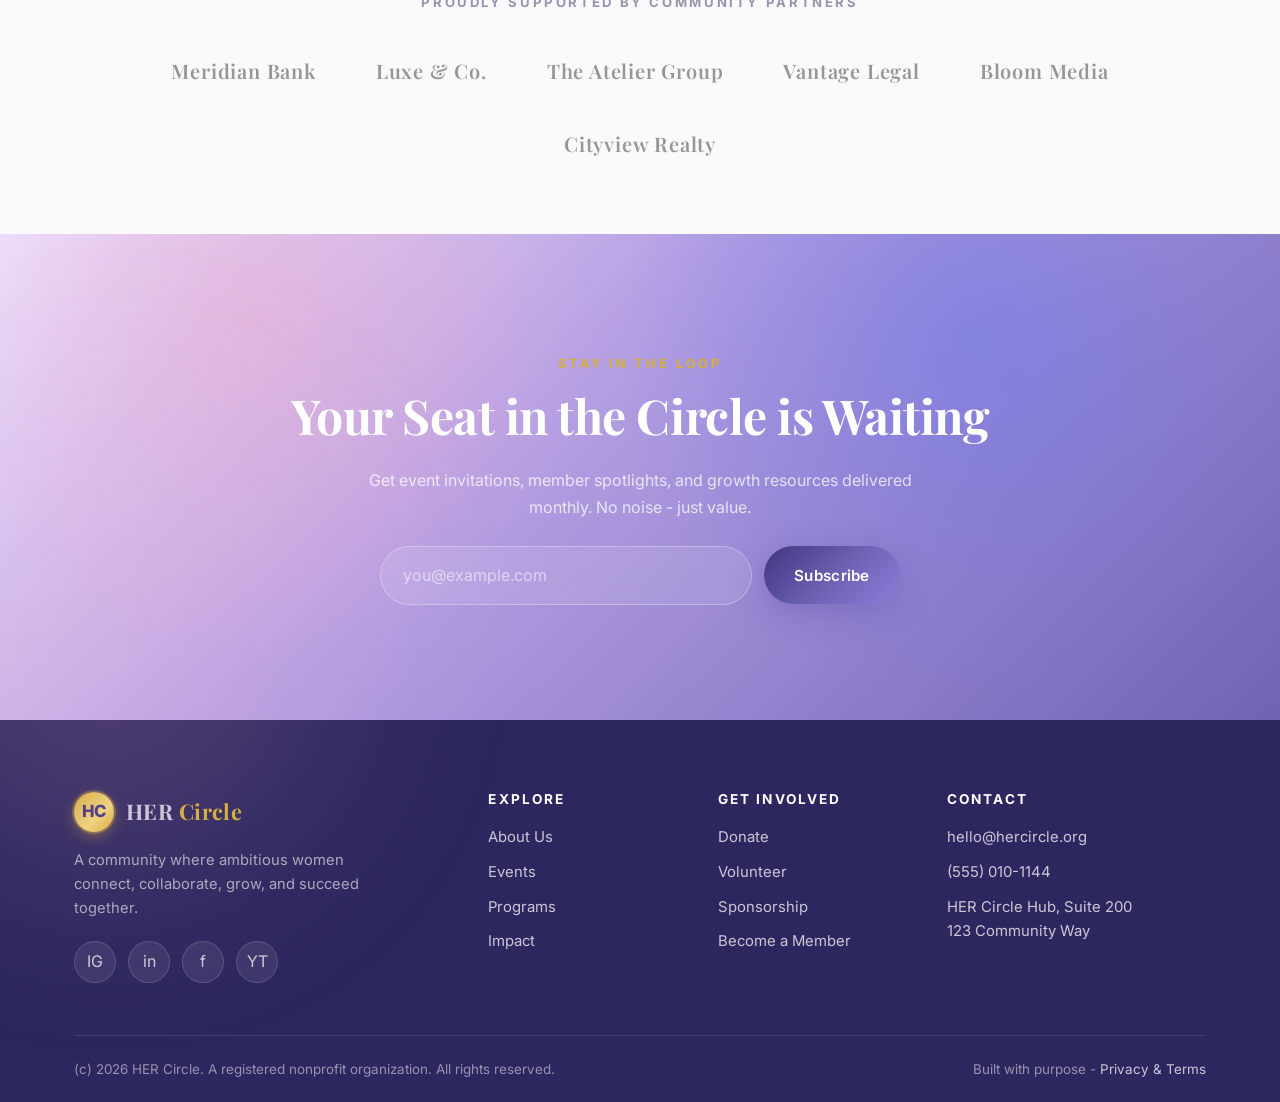
==== commit ca827234: "Use hercircle.mp4 for hero video, remove nonprofit kicker, swap gold buttons to purple, lighten topb" ====
--- a/index.html
+++ b/index.html
@@ -41,7 +41,7 @@
       <div class="container hero-content">
         <div class="hero-opener hero-up d1" aria-label="HER Circle motion opener">
           <video class="hero-opener-video" autoplay muted loop playsinline preload="metadata" aria-label="HER Circle empowering network opener video">
-            <source src="assets/her-circle-opener.mp4" type="video/mp4">
+            <source src="assets/hercircle.mp4" type="video/mp4">
             Your browser does not support embedded video.
           </video>
           <div class="hero-opener-fallback" aria-hidden="true">
@@ -53,14 +53,13 @@
           </div>
           <div class="hero-opener-copy">Enter the Circle.</div>
         </div>
-        <span class="hero-kicker hero-up d2">A Registered Nonprofit Community</span>
         <h1 class="hero-up d3">Where Ambitious Women <span class="gold-script">Connect, Collaborate</span> &amp; Succeed Together</h1>
         <p class="hero-lead hero-up d4">
           HER Circle brings together entrepreneurs, professionals, and leaders who believe success is
           stronger when women support women. Grow your business, expand your network, and rise - together.
         </p>
         <div class="hero-actions hero-up d5">
-          <a class="btn btn-gold btn-lg" href="auth.html">Join the Circle</a>
+          <a class="btn btn-purple btn-lg" href="auth.html">Join the Circle</a>
           <a class="btn btn-ghost btn-lg" href="events.html">Explore Events</a>
         </div>
       </div>
@@ -206,7 +205,7 @@
           <form class="newsletter-form" novalidate>
             <label class="sr-only" for="nl-email">Email address</label>
             <input id="nl-email" type="email" name="email" placeholder="you@example.com" autocomplete="email" required>
-            <button class="btn btn-gold" type="submit">Subscribe</button>
+            <button class="btn btn-purple" type="submit">Subscribe</button>
           </form>
         </div>
       </div>
--- a/css/styles.css
+++ b/css/styles.css
@@ -99,10 +99,13 @@
   position: fixed; inset: 0 0 auto 0; height: var(--nav-h); z-index: 1000;
   display: flex; align-items: center;
   transition: background .4s var(--ease), box-shadow .4s var(--ease), backdrop-filter .4s;
-  background: transparent;
+  background: rgba(80, 68, 148, .72);
+  backdrop-filter: blur(18px) saturate(150%);
+  -webkit-backdrop-filter: blur(18px) saturate(150%);
+  box-shadow: 0 1px 0 rgba(212,175,55,.25), var(--shadow-md);
 }
 .nav.scrolled, .nav.solid {
-  background: rgba(58, 48, 116, .9);
+  background: rgba(80, 68, 148, .72);
   backdrop-filter: blur(18px) saturate(150%);
   -webkit-backdrop-filter: blur(18px) saturate(150%);
   box-shadow: 0 1px 0 rgba(212,175,55,.25), var(--shadow-md);
@@ -131,7 +134,7 @@
   transition: color .25s, background .25s;
 }
 .nav-links a:hover { color: var(--white); background: rgba(255,255,255,.1); }
-.nav-links a[aria-current="page"] { color: var(--gold); background: rgba(212,175,55,.12); }
+.nav-links a[aria-current="page"] { color: var(--white); background: rgba(44, 39, 95, .75); }
 .nav-cta { display: flex; align-items: center; gap: 10px; }
 
 .nav-toggle {
@@ -151,7 +154,7 @@
   .nav-links {
     position: fixed; top: var(--nav-h); left: 0; right: 0;
     flex-direction: column; align-items: stretch; gap: 2px; padding: 18px 20px 26px;
-    background: rgba(58,48,116,.96); backdrop-filter: blur(20px);
+    background: rgba(80,68,148,.90); backdrop-filter: blur(20px);
     transform: translateY(-12px); opacity: 0; visibility: hidden; pointer-events: none;
     transition: transform .35s var(--ease), opacity .3s, visibility .3s;
     box-shadow: var(--shadow-lg); border-bottom: 1px solid rgba(212,175,55,.25);
